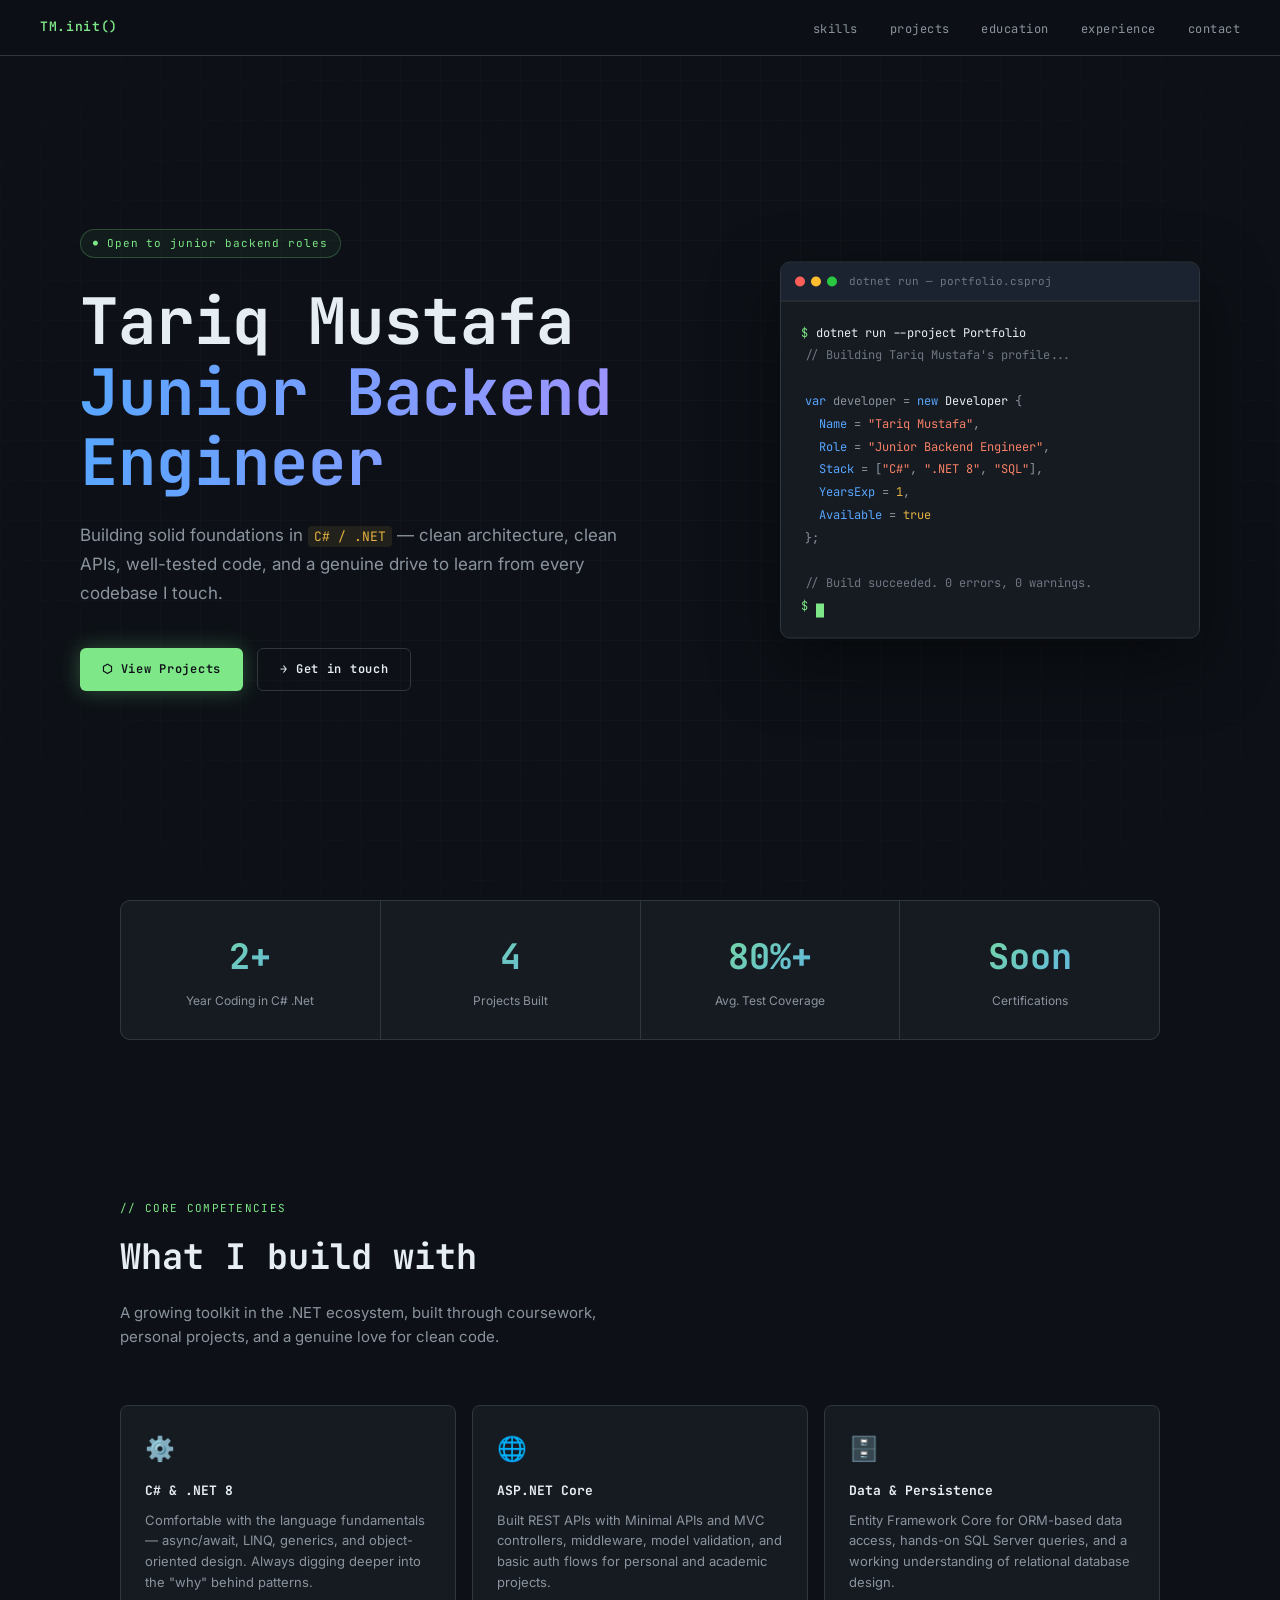
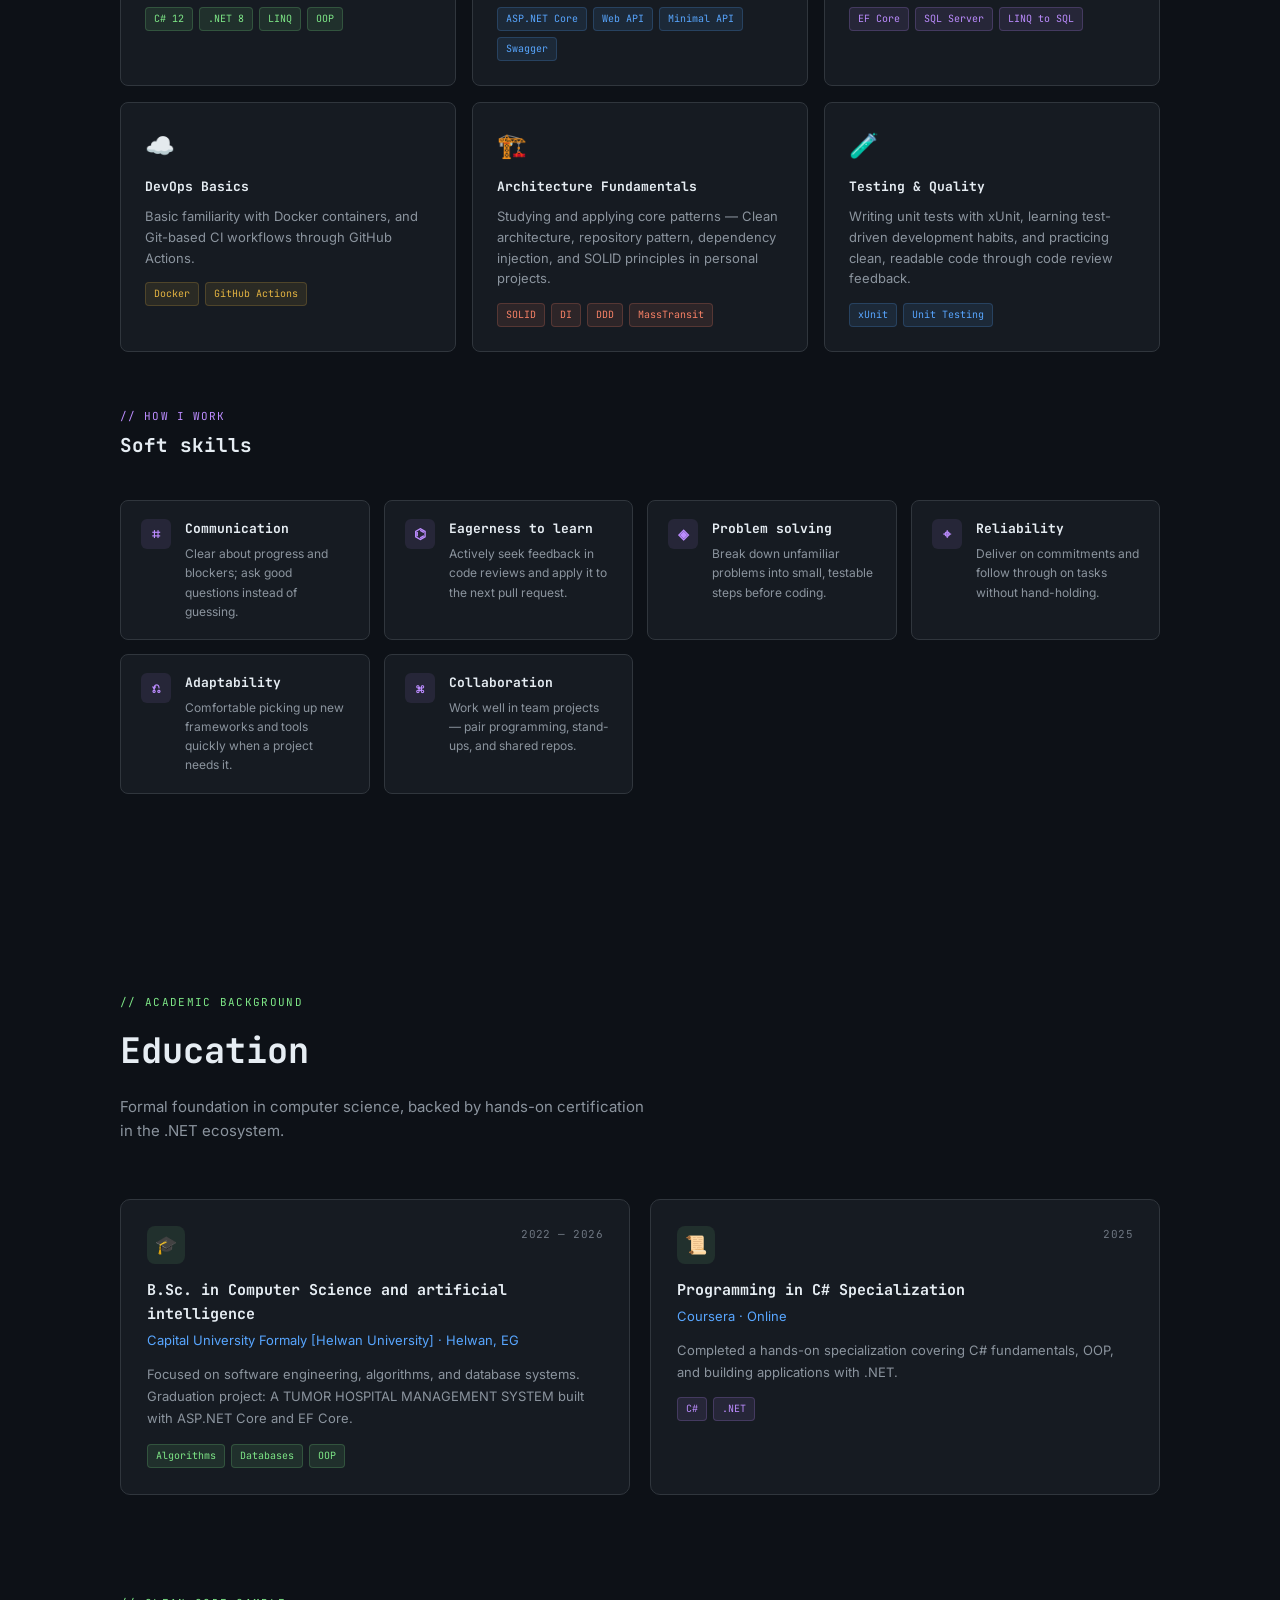
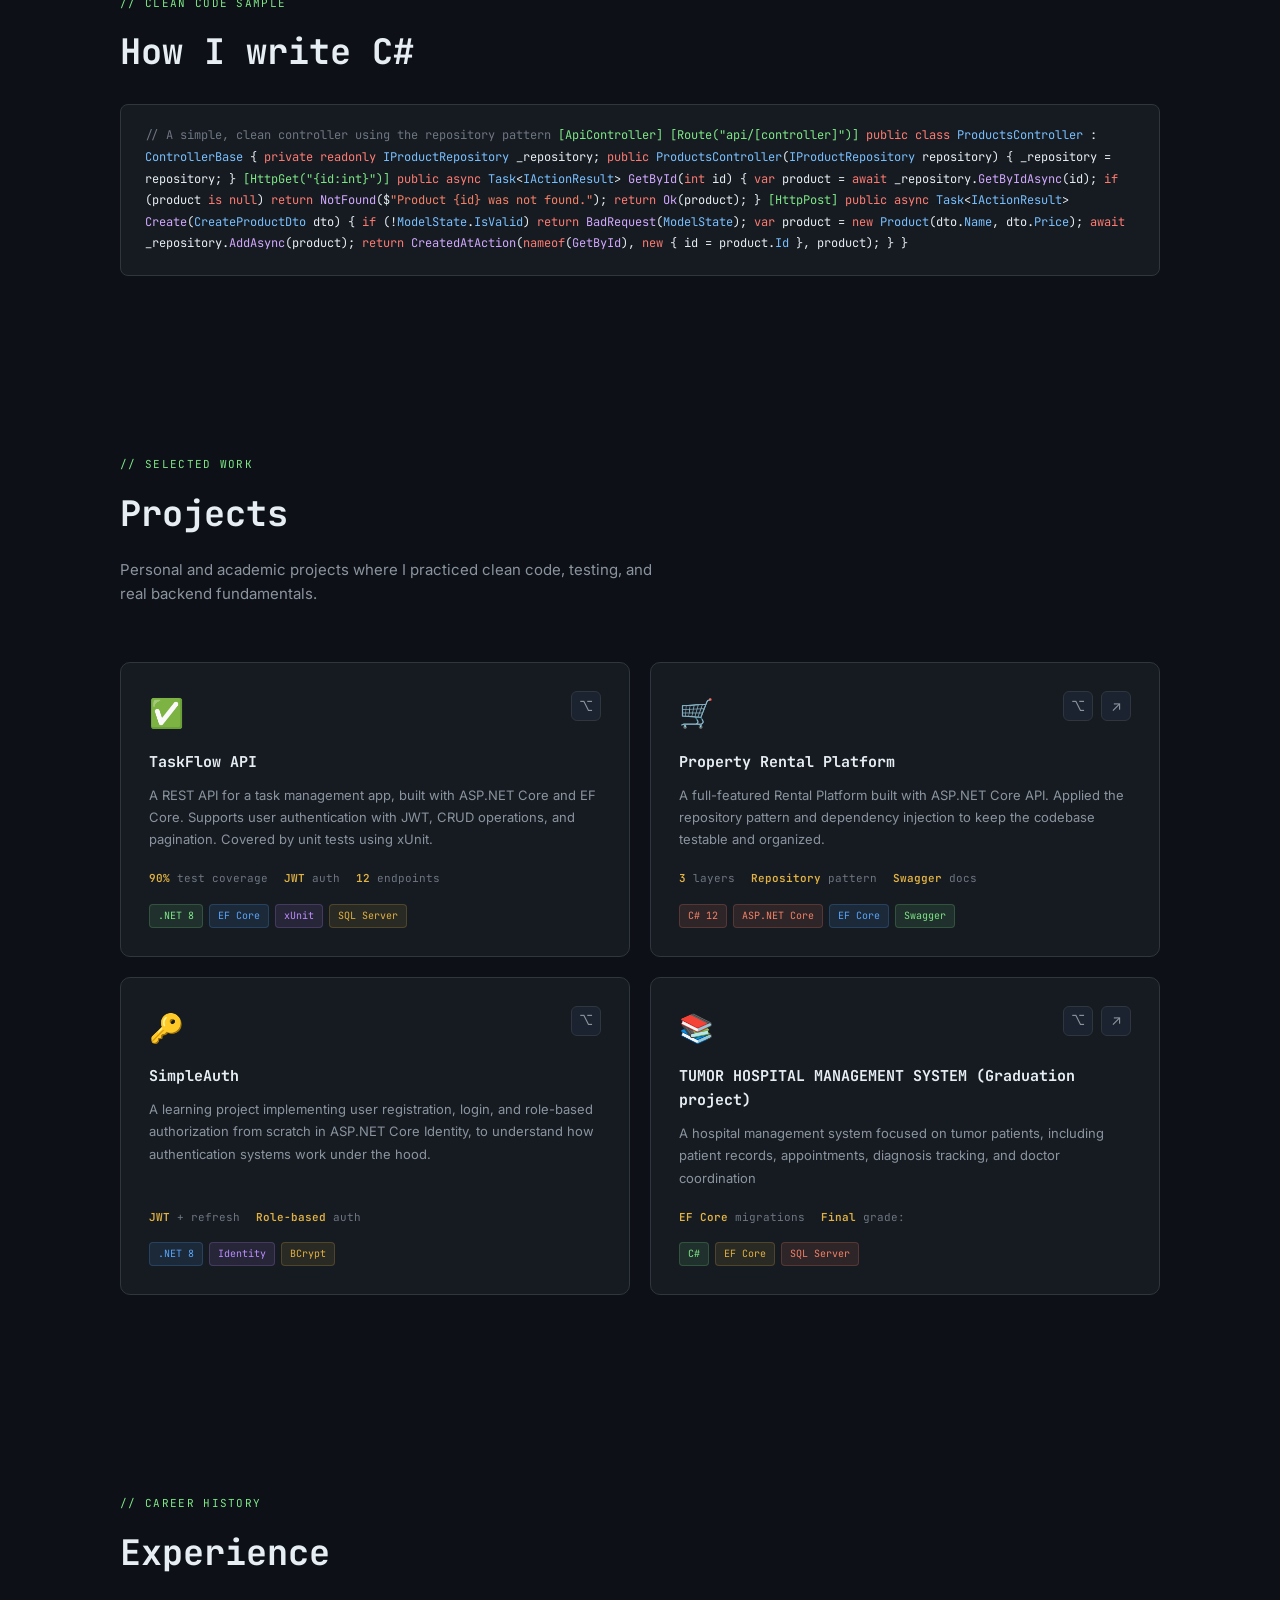
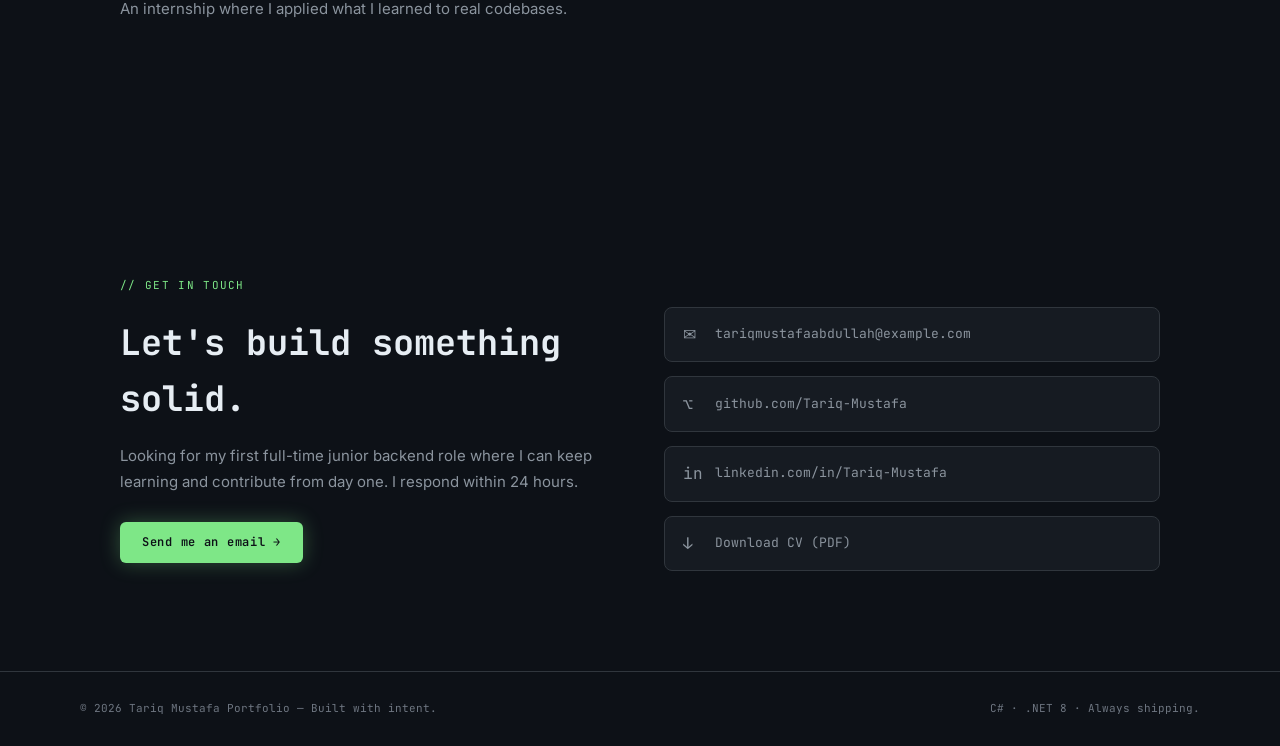
==== portfolio.html @ 5de02d57 "My Portfolio" ====
<!DOCTYPE html>
<html lang="en">
  <head>
    <meta charset="UTF-8">
    <meta name="viewport" content="width=device-width, initial-scale=1.0">
    <title>Tariq Mustafa — Junior Backend Engineer</title>
    <link rel="stylesheet" href="portfolio.css">
    <link href="https://fonts.googleapis.com/css2?family=JetBrains+Mono:wght@300;400;600;700&family=Inter:wght@300;400;500;600&display=swap" rel="stylesheet">
  </head>

  <body>

  <!-- NAV -->
  <nav>
    <div class="nav-logo">TM.init()</div>
    <ul class="nav-links">
      <li><a href="#skills">skills</a></li>
      <li><a href="#projects">projects</a></li>
      <li><a href="#education">education</a></li>
      <li><a href="#experience">experience</a></li>
      <li><a href="#contact">contact</a></li>
    </ul>
  </nav>

  <!-- HERO -->
  <div style="position:relative; overflow:hidden;">
    <div class="hero-grid"></div>
    <div class="hero" style="max-width:1400px; margin:0 auto;">
      <div class="hero-content">
        <div class="hero-badge">Open to junior backend roles</div>
        <h1>
          <span class="name">Tariq Mustafa</span>
          <span class="role">Junior Backend Engineer</span>
        </h1>
        <p class="hero-tagline">
          Building solid foundations in <code>C# / .NET</code> —
          clean architecture, clean APIs, well-tested code, and a genuine drive to learn
          from every codebase I touch.
        </p>
        <div class="hero-cta">
          <a href="#projects" class="btn btn-primary">
            <span>⬡</span> View Projects
          </a>
          <a href="#contact" class="btn btn-secondary">
            <span>→</span> Get in touch
          </a>
        </div>
      </div>

      <div class="terminal" id="terminal">
        <div class="terminal-bar">
          <div class="dot dot-r"></div>
          <div class="dot dot-y"></div>
          <div class="dot dot-g"></div>
          <span class="terminal-title">dotnet run — portfolio.csproj</span>
        </div>
        <div class="terminal-body">
          <div class="t-line"><span class="t-prompt">$</span><span class="t-cmd">dotnet run --project Portfolio</span></div>
          <div class="t-out"><span class="t-comment">// Building Tariq Mustafa's profile...</span></div>
          <div class="t-out">&nbsp;</div>
          <div class="t-out"><span class="t-key">var</span> developer = <span class="t-key">new</span> <span class="t-cmd">Developer</span> {</div>
          <div class="t-out">&nbsp;&nbsp;<span class="t-key">Name</span> = <span class="t-str">"Tariq Mustafa"</span>,</div>
          <div class="t-out">&nbsp;&nbsp;<span class="t-key">Role</span> = <span class="t-str">"Junior Backend Engineer"</span>,</div>
          <div class="t-out">&nbsp;&nbsp;<span class="t-key">Stack</span> = [<span class="t-str">"C#"</span>, <span class="t-str">".NET 8"</span>, <span class="t-str">"SQL"</span>],</div>
          <div class="t-out">&nbsp;&nbsp;<span class="t-key">YearsExp</span> = <span class="t-val">1</span>,</div>
          <div class="t-out">&nbsp;&nbsp;<span class="t-key">Available</span> = <span class="t-val">true</span></div>
          <div class="t-out">};</div>
          <div class="t-out">&nbsp;</div>
          <div class="t-out"><span class="t-comment">// Build succeeded. 0 errors, 0 warnings.</span></div>
          <div class="t-line"><span class="t-prompt">$</span><span class="t-cmd"> <span class="cursor"></span></span></div>
        </div>
      </div>
    </div>
  </div>

  <!-- METRICS -->
  <section id="metrics" style="padding-top: 0; padding-bottom: 0;">
    <div class="metrics">
      <div class="metric"><div class="metric-num">2+</div><div class="metric-label">Year Coding in C# .Net</div></div>
      <div class="metric"><div class="metric-num">4</div><div class="metric-label">Projects Built</div></div>
      <div class="metric"><div class="metric-num">80%+</div><div class="metric-label">Avg. Test Coverage</div></div>
      <div class="metric"><div class="metric-num">Soon</div><div class="metric-label">Certifications</div></div>
    </div>
  </section>

  <!-- SKILLS -->
  <section id="skills">
    <div class="section-label">// core competencies</div>
    <h2 class="section-title">What I build with</h2>
    <p class="section-sub">A growing toolkit in the .NET ecosystem, built through coursework, personal projects, and a genuine love for clean code.</p>

    <div class="skills-grid">
      <div class="skill-card" style="--accent-bar: #7EE787">
        <div class="skill-icon">⚙️</div>
        <div class="skill-name">C# & .NET 8</div>
        <div class="skill-desc">Comfortable with the language fundamentals — async/await, LINQ, generics, and object-oriented design. Always digging deeper into the "why" behind patterns.</div>
        <div class="skill-tags">
          <span class="tag green">C# 12</span>
          <span class="tag green">.NET 8</span>
          <span class="tag green">LINQ</span>
          <span class="tag green">OOP</span>
        </div>
      </div>

      <div class="skill-card" style="--accent-bar: #58A6FF">
        <div class="skill-icon">🌐</div>
        <div class="skill-name">ASP.NET Core</div>
        <div class="skill-desc">Built REST APIs with Minimal APIs and MVC controllers, middleware, model validation, and basic auth flows for personal and academic projects.</div>
        <div class="skill-tags">
          <span class="tag">ASP.NET Core</span>
          <span class="tag">Web API</span>
          <span class="tag">Minimal API</span>
          <span class="tag">Swagger</span>
        </div>
      </div>

      <div class="skill-card" style="--accent-bar: #BC8CFF">
        <div class="skill-icon">🗄️</div>
        <div class="skill-name">Data & Persistence</div>
        <div class="skill-desc">Entity Framework Core for ORM-based data access, hands-on SQL Server queries, and a working understanding of relational database design.</div>
        <div class="skill-tags">
          <span class="tag purple">EF Core</span>
          <span class="tag purple">SQL Server</span>
          <span class="tag purple">LINQ to SQL</span>
        </div>
      </div>

      <div class="skill-card" style="--accent-bar: #E3B341">
        <div class="skill-icon">☁️</div>
        <div class="skill-name">DevOps Basics</div>
        <div class="skill-desc">Basic familiarity with Docker containers, and Git-based CI workflows through GitHub Actions.</div>
        <div class="skill-tags">
          <span class="tag yellow">Docker</span>
          <span class="tag yellow">GitHub Actions</span>
        </div>
      </div>

      <div class="skill-card" style="--accent-bar: #F78166">
        <div class="skill-icon">🏗️</div>
        <div class="skill-name">Architecture Fundamentals</div>
        <div class="skill-desc">Studying and applying core patterns — Clean architecture, repository pattern, dependency injection, and SOLID principles in personal projects.</div>
        <div class="skill-tags">
          <span class="tag orange">SOLID</span>
          <span class="tag orange">DI</span>
          <span class="tag orange">DDD</span>
          <span class="tag orange">MassTransit</span>
        </div>
      </div>

      <div class="skill-card" style="--accent-bar: #79C0FF">
        <div class="skill-icon">🧪</div>
        <div class="skill-name">Testing & Quality</div>
        <div class="skill-desc">Writing unit tests with xUnit, learning test-driven development habits, and practicing clean, readable code through code review feedback.</div>
        <div class="skill-tags">
          <span class="tag">xUnit</span>
          <span class="tag">Unit Testing</span>
        </div>
      </div>
    </div>

    <div class="subsection-label">// how I work</div>
    <h3 style="font-family:'JetBrains Mono',monospace; font-size:1.2rem; font-weight:700;">Soft skills</h3>

    <div class="softskills-grid">
      <div class="soft-card">
        <div class="soft-icon">⌗</div>
        <div class="soft-body">
          <div class="soft-name">Communication</div>
          <div class="soft-desc">Clear about progress and blockers; ask good questions instead of guessing.</div>
        </div>
      </div>
      <div class="soft-card">
        <div class="soft-icon">⌬</div>
        <div class="soft-body">
          <div class="soft-name">Eagerness to learn</div>
          <div class="soft-desc">Actively seek feedback in code reviews and apply it to the next pull request.</div>
        </div>
      </div>
      <div class="soft-card">
        <div class="soft-icon">◈</div>
        <div class="soft-body">
          <div class="soft-name">Problem solving</div>
          <div class="soft-desc">Break down unfamiliar problems into small, testable steps before coding.</div>
        </div>
      </div>
      <div class="soft-card">
        <div class="soft-icon">⌖</div>
        <div class="soft-body">
          <div class="soft-name">Reliability</div>
          <div class="soft-desc">Deliver on commitments and follow through on tasks without hand-holding.</div>
        </div>
      </div>
      <div class="soft-card">
        <div class="soft-icon">⎌</div>
        <div class="soft-body">
          <div class="soft-name">Adaptability</div>
          <div class="soft-desc">Comfortable picking up new frameworks and tools quickly when a project needs it.</div>
        </div>
      </div>
      <div class="soft-card">
        <div class="soft-icon">⌘</div>
        <div class="soft-body">
          <div class="soft-name">Collaboration</div>
          <div class="soft-desc">Work well in team projects — pair programming, stand-ups, and shared repos.</div>
        </div>
      </div>
    </div>
  </section>

  <!-- EDUCATION -->
  <section id="education">
    <div class="section-label">// academic background</div>
    <h2 class="section-title">Education</h2>
    <p class="section-sub">Formal foundation in computer science, backed by hands-on certification in the .NET ecosystem.</p>

    <div class="education-grid">
      <div class="edu-card">
        <div class="edu-top">
          <div class="edu-icon">🎓</div>
          <div class="edu-date">2022 — 2026</div>
        </div>
        <div class="edu-degree">B.Sc. in Computer Science and artificial intelligence</div>
        <div class="edu-school">Capital University Formaly [Helwan University] · Helwan, EG</div>
        <div class="edu-desc">Focused on software engineering, algorithms, and database systems. Graduation project: A TUMOR HOSPITAL MANAGEMENT SYSTEM built with ASP.NET Core and EF Core.</div>
        <div class="edu-tags">
          <span class="tag green">Algorithms</span>
          <span class="tag green">Databases</span>
          <span class="tag green">OOP</span>
        </div>
      </div>

      <div class="edu-card">
        <div class="edu-top">
          <div class="edu-icon">📜</div>
          <div class="edu-date">2025</div>
        </div>
        <div class="edu-degree">Programming in C# Specialization</div>
        <div class="edu-school">Coursera · Online</div>
        <div class="edu-desc">Completed a hands-on specialization covering C# fundamentals, OOP, and building applications with .NET.</div>
        <div class="edu-tags">
          <span class="tag purple">C#</span>
          <span class="tag purple">.NET</span>
        </div>
      </div>
    </div>
  </section>

  <!-- CODE SNIPPET -->
  <section style="padding-top: 0; padding-bottom: 80px;">
    <div class="section-label">// clean code sample</div>
    <h2 class="section-title" style="margin-bottom: 24px;">How I write C#</h2>
    <div class="code-block">
  <span class="c-comment">// A simple, clean controller using the repository pattern</span>
  <span class="c-attr">[ApiController]</span>
  <span class="c-attr">[Route("api/[controller]")]</span>
  <span class="c-keyword">public class</span> <span class="c-class">ProductsController</span> : <span class="c-class">ControllerBase</span>
  {
      <span class="c-keyword">private readonly</span> <span class="c-class">IProductRepository</span> _repository;

      <span class="c-keyword">public</span> <span class="c-class">ProductsController</span>(<span class="c-class">IProductRepository</span> repository)
      {
          _repository = repository;
      }

      <span class="c-attr">[HttpGet("{id:int}")]</span>
      <span class="c-keyword">public async</span> <span class="c-class">Task</span>&lt;<span class="c-class">IActionResult</span>&gt; <span class="c-method">GetById</span>(<span class="c-keyword">int</span> id)
      {
          <span class="c-keyword">var</span> product = <span class="c-keyword">await</span> _repository.<span class="c-method">GetByIdAsync</span>(id);

          <span class="c-keyword">if</span> (product <span class="c-keyword">is null</span>)
              <span class="c-keyword">return</span> <span class="c-method">NotFound</span>($<span class="c-str">"Product {id} was not found."</span>);

          <span class="c-keyword">return</span> <span class="c-method">Ok</span>(product);
      }

      <span class="c-attr">[HttpPost]</span>
      <span class="c-keyword">public async</span> <span class="c-class">Task</span>&lt;<span class="c-class">IActionResult</span>&gt; <span class="c-method">Create</span>(<span class="c-class">CreateProductDto</span> dto)
      {
          <span class="c-keyword">if</span> (!<span class="c-class">ModelState</span>.<span class="c-class">IsValid</span>)
              <span class="c-keyword">return</span> <span class="c-method">BadRequest</span>(<span class="c-class">ModelState</span>);

          <span class="c-keyword">var</span> product = <span class="c-keyword">new</span> <span class="c-class">Product</span>(dto.<span class="c-class">Name</span>, dto.<span class="c-class">Price</span>);
          <span class="c-keyword">await</span> _repository.<span class="c-method">AddAsync</span>(product);

          <span class="c-keyword">return</span> <span class="c-method">CreatedAtAction</span>(<span class="c-keyword">nameof</span>(<span class="c-method">GetById</span>), <span class="c-keyword">new</span> { id = product.<span class="c-class">Id</span> }, product);
      }
  }</div>
  </section>

  <!-- PROJECTS -->
  <section id="projects">
    <div class="section-label">// selected work</div>
    <h2 class="section-title">Projects</h2>
    <p class="section-sub">Personal and academic projects where I practiced clean code, testing, and real backend fundamentals.</p>

    <div class="projects-grid">
      <div class="project-card">
        <div class="project-header">
          <div class="project-icon">✅</div>
          <div class="project-links">
            <a href="#" class="icon-link" title="GitHub">⌥</a>
          </div>
        </div>
        <div class="project-name">TaskFlow API</div>
        <div class="project-desc">A REST API for a task management app, built with ASP.NET Core and EF Core. Supports user authentication with JWT, CRUD operations, and pagination. Covered by unit tests using xUnit.</div>
        <div class="project-stats">
          <div class="stat"><span>90%</span> test coverage</div>
          <div class="stat"><span>JWT</span> auth</div>
          <div class="stat"><span>12</span> endpoints</div>
        </div>
        <div class="project-tech">
          <span class="tag green">.NET 8</span>
          <span class="tag">EF Core</span>
          <span class="tag purple">xUnit</span>
          <span class="tag yellow">SQL Server</span>
        </div>
      </div>

      <div class="project-card">
        <div class="project-header">
          <div class="project-icon">🛒</div>
          <div class="project-links">
            <a href="https://github.com/OsamaAhmedX04/RentMate" class="icon-link" title="GitHub">⌥</a>
            <a href="#" class="icon-link" title="Live">↗</a>
          </div>
        </div>
        <div class="project-name">Property Rental Platform</div>
        <div class="project-desc">A full-featured Rental Platform built with ASP.NET Core API. Applied the repository pattern and dependency injection to keep the codebase testable and organized.</div>
        <div class="project-stats">
          <div class="stat"><span>3</span> layers</div>
          <div class="stat"><span>Repository</span> pattern</div>
          <div class="stat"><span>Swagger</span> docs</div>
        </div>
        <div class="project-tech">
          <span class="tag orange">C# 12</span>
          <span class="tag orange">ASP.NET Core</span>
          <span class="tag">EF Core</span>
          <span class="tag green">Swagger</span>
        </div>
      </div>

      <div class="project-card">
        <div class="project-header">
          <div class="project-icon">🔑</div>
          <div class="project-links">
            <a href="#" class="icon-link" title="GitHub">⌥</a>
          </div>
        </div>
        <div class="project-name">SimpleAuth</div>
        <div class="project-desc">A learning project implementing user registration, login, and role-based authorization from scratch in ASP.NET Core Identity, to understand how authentication systems work under the hood.</div>
        <div class="project-stats">
          <div class="stat"><span>JWT</span> + refresh</div>
          <div class="stat"><span>Role-based</span> auth</div>
        </div>
        <div class="project-tech">
          <span class="tag">.NET 8</span>
          <span class="tag purple">Identity</span>
          <span class="tag yellow">BCrypt</span>
        </div>
      </div>

      <div class="project-card">
        <div class="project-header">
          <div class="project-icon">📚</div>
          <div class="project-links">
            <a href="https://github.com/OsamaAhmedX04/Tumor-Hospital" class="icon-link" title="GitHub">⌥</a>
            <a href="#" class="icon-link" title="Live">↗</a>
          </div>
        </div>
        <div class="project-name">TUMOR HOSPITAL MANAGEMENT SYSTEM (Graduation project)</div>
        <div class="project-desc">A hospital management system focused on tumor patients, including patient records, appointments, diagnosis tracking, and doctor coordination</div>
        <div class="project-stats">
          <div class="stat"><span>EF Core</span> migrations</div>
          <div class="stat"><span>Final</span> grade: </div>
        </div>
        <div class="project-tech">
          <span class="tag green">C#</span>
          <span class="tag yellow">EF Core</span>
          <span class="tag orange">SQL Server</span>
        </div>
      </div>
    </div>
  </section>

  <!-- EXPERIENCE -->
  <section id="experience">
    <div class="section-label">// career history</div>
    <h2 class="section-title">Experience</h2>
    <p class="section-sub">An internship where I applied what I learned to real codebases.</p>

<!-- HERE -->
    </div>
  </section>

  <!-- CONTACT -->
  <section id="contact">
    <div class="section-label">// get in touch</div>
    <div class="contact-grid">
      <div class="contact-text">
        <h2 class="section-title">Let's build something solid.</h2>
        <p>Looking for my first full-time junior backend role where I can keep learning and contribute from day one. I respond within 24 hours.</p>
        <a href="mailto:tariqmustafaabdullah@example.com" class="btn btn-primary" style="display:inline-flex; width:fit-content;">
          Send me an email →
        </a>
      </div>
      <div class="contact-links">
        <a href="mailto:tariqmustafaabdullah@example.com" class="contact-link">
          <span class="cl-icon">✉</span>
          tariqmustafaabdullah@example.com
        </a>
        <a href="https://github.com/Tariq-Mustafa" class="contact-link">
          <span class="cl-icon">⌥</span>
          github.com/Tariq-Mustafa
        </a>
        <a href="https://www.linkedin.com/in/tariq-mustafa-114105417" class="contact-link">
          <span class="cl-icon">in</span>
          linkedin.com/in/Tariq-Mustafa
        </a>
        <a href="#" class="contact-link">
          <span class="cl-icon">↓</span>
          Download CV (PDF)
        </a>
      </div>
    </div>
  </section>

  <!-- FOOTER -->
  <footer>
    <div class="footer-text">&copy; 2026 Tariq Mustafa Portfolio — Built with intent.</div>
    <div class="footer-note">C# · .NET 8 · Always shipping.</div>
  </footer>

  </body>
</html>
---- portfolio.css ----
:root {
    --bg: #0D1117;
    --surface: #161B22;
    --surface2: #1C2330;
    --border: #30363D;
    --accent: #7EE787;
    --accent2: #58A6FF;
    --accent3: #F78166;
    --text: #E6EDF3;
    --muted: #8B949E;
    --muted2: #6E7681;
    --purple: #BC8CFF;
    --yellow: #E3B341;
}

*, *::before, *::after { box-sizing: border-box; margin: 0; padding: 0; }

html { scroll-behavior: smooth; }

body {
    background: var(--bg);
    color: var(--text);
    font-family: 'Inter', sans-serif;
    font-size: 15px;
    line-height: 1.6;
    overflow-x: hidden;
}

/* ─── SCROLLBAR ─── */
::-webkit-scrollbar { width: 6px; }
::-webkit-scrollbar-track { background: var(--bg); }
::-webkit-scrollbar-thumb { background: var(--border); border-radius: 3px; }

/* ─── NAV ─── */
nav {
    position: fixed; top: 0; left: 0; right: 0; z-index: 100;
    display: flex; align-items: center; justify-content: space-between;
    padding: 0 40px; height: 56px;
    background: rgba(13,17,23,0.85);
    backdrop-filter: blur(12px);
    border-bottom: 1px solid var(--border);
}

.nav-logo {
    font-family: 'JetBrains Mono', monospace;
    font-size: 13px; font-weight: 600;
    color: var(--accent);
    letter-spacing: 0.05em;
}

.nav-links { display: flex; gap: 32px; list-style: none; }
  
.nav-links a {
    font-family: 'JetBrains Mono', monospace;
    font-size: 12px; color: var(--muted); text-decoration: none;
    letter-spacing: 0.04em;
    transition: color 0.2s;
}
  
.nav-links a:hover { color: var(--accent); }

/* ─── HERO ─── */
.hero {
    min-height: 100vh;
    display: flex; align-items: center;
    padding: 80px 80px 60px;
    position: relative;
    overflow: hidden;
}
  
.hero-grid {
    position: absolute; inset: 0; pointer-events: none;
    background-image:
      linear-gradient(var(--surface) 1px, transparent 1px),
      linear-gradient(90deg, var(--surface) 1px, transparent 1px);
    background-size: 40px 40px;
    opacity: 0.4;
    mask-image: radial-gradient(ellipse 80% 80% at 50% 50%, black 40%, transparent 100%);
}
  
.hero-content { position: relative; max-width: 780px; }
  
.hero-badge {
    display: inline-flex; align-items: center; gap: 8px;
    font-family: 'JetBrains Mono', monospace;
    font-size: 11px; color: var(--accent); letter-spacing: 0.08em;
    border: 1px solid rgba(126,231,135,0.25);
    padding: 5px 12px; border-radius: 20px;
    margin-bottom: 28px;
    background: rgba(126,231,135,0.05);
}
  
.hero-badge::before { content: '●'; font-size: 8px; animation: pulse 2s infinite; }
  @keyframes pulse {
    0%, 100% { opacity: 1; } 50% { opacity: 0.3; }
}
  
.hero h1 {
    font-family: 'JetBrains Mono', monospace;
    font-size: clamp(2.4rem, 5vw, 4rem);
    font-weight: 700;
    line-height: 1.1;
    margin-bottom: 8px;
}
  
.hero h1 .name { color: var(--text); }
  
.hero h1 .role {
    display: block;
    background: linear-gradient(90deg, var(--accent2), var(--purple));
    -webkit-background-clip: text; -webkit-text-fill-color: transparent;
}
  
.hero-tagline {
    font-size: 17px; color: var(--muted); margin: 24px 0 40px;
    max-width: 560px; line-height: 1.7;
}
  
.hero-tagline code {
    font-family: 'JetBrains Mono', monospace;
    font-size: 13px; color: var(--yellow);
    background: rgba(227,179,65,0.1);
    padding: 2px 6px; border-radius: 4px;
}
  
.hero-cta { display: flex; gap: 14px; flex-wrap: wrap; }
  
.btn {
    font-family: 'JetBrains Mono', monospace;
    font-size: 12px; font-weight: 600; letter-spacing: 0.06em;
    padding: 11px 22px; border-radius: 6px;
    text-decoration: none; border: none; cursor: pointer;
    transition: transform 0.15s, box-shadow 0.15s;
    display: inline-flex; align-items: center; gap: 8px;
}
  
.btn:hover { transform: translateY(-1px); }
  
.btn-primary {
    background: var(--accent); color: #0D1117;
    box-shadow: 0 0 20px rgba(126,231,135,0.3);
}
  
.btn-primary:hover { box-shadow: 0 0 30px rgba(126,231,135,0.5); }
  
.btn-secondary {
    background: transparent; color: var(--text);
    border: 1px solid var(--border);
}
  
.btn-secondary:hover { border-color: var(--accent2); color: var(--accent2); }

/* ─── TERMINAL WIDGET ─── */
.terminal {
    position: absolute; right: 80px; top: 50%; transform: translateY(-50%);
    width: 420px;
    background: var(--surface); border: 1px solid var(--border);
    border-radius: 10px; overflow: hidden;
    box-shadow: 0 24px 64px rgba(0,0,0,0.5);
}
  
.terminal-bar {
    display: flex; align-items: center; gap: 6px;
    padding: 10px 14px;
    background: var(--surface2); border-bottom: 1px solid var(--border);
}
  
.dot { width: 10px; height: 10px; border-radius: 50%; }
  
.dot-r { background: #FF5F57; }
  
.dot-y { background: #FEBC2E; }
  
.dot-g { background: #28C840; }
  
.terminal-title {
    font-family: 'JetBrains Mono', monospace;
    font-size: 11px; color: var(--muted2); margin-left: 6px;
}
  
.terminal-body { padding: 20px; font-family: 'JetBrains Mono', monospace; font-size: 12px; line-height: 1.9; }
  
.t-line { display: flex; align-items: flex-start; gap: 8px; }
  
.t-prompt { color: var(--accent); flex-shrink: 0; }
  
.t-cmd { color: var(--text); }
  
.t-out { color: var(--muted); padding-left: 4px; }
  
.t-key { color: var(--accent2); }
  
.t-val { color: var(--yellow); }
  
.t-str { color: var(--accent3); }
  
.t-comment { color: var(--muted2); }
  
.cursor {
    display: inline-block; width: 8px; height: 14px;
    background: var(--accent); vertical-align: bottom;
    animation: blink 1.1s step-end infinite;
}
  
@keyframes blink { 50% { opacity: 0; } }

/* ─── SECTION BASE ─── */
section { padding: 100px 80px; max-width: 1200px; margin: 0 auto; }
  
.section-label {
    font-family: 'JetBrains Mono', monospace;
    font-size: 11px; letter-spacing: 0.12em;
    color: var(--accent); text-transform: uppercase;
    margin-bottom: 12px;
}
  
.section-title {
    font-family: 'JetBrains Mono', monospace;
    font-size: clamp(1.6rem, 3vw, 2.2rem);
    font-weight: 700; margin-bottom: 16px;
}
  
.section-sub { color: var(--muted); max-width: 540px; margin-bottom: 56px; }
  
.divider { width: 100%; height: 1px; background: var(--border); margin: 0 80px; }

/* ─── SKILLS ─── */
.skills-grid { display: grid; grid-template-columns: repeat(auto-fit, minmax(280px, 1fr)); gap: 16px; }
  
.skill-card {
    background: var(--surface); border: 1px solid var(--border);
    border-radius: 8px; padding: 24px;
    transition: border-color 0.2s, transform 0.2s;
    position: relative; overflow: hidden;
}
  
.skill-card::before {
    content: ''; position: absolute; top: 0; left: 0; right: 0; height: 2px;
    background: var(--accent-bar, var(--accent));
    transform: scaleX(0); transform-origin: left;
    transition: transform 0.3s;
}
  
.skill-card:hover { border-color: var(--accent2); transform: translateY(-2px); }
  
.skill-card:hover::before { transform: scaleX(1); }
  
.skill-icon { font-size: 24px; margin-bottom: 12px; }
  
.skill-name {
    font-family: 'JetBrains Mono', monospace;
    font-size: 13px; font-weight: 700; color: var(--text); margin-bottom: 8px;
}
  
.skill-desc { font-size: 13px; color: var(--muted); line-height: 1.6; }
  
.skill-tags { display: flex; flex-wrap: wrap; gap: 6px; margin-top: 14px; }
  
.tag {
    font-family: 'JetBrains Mono', monospace;
    font-size: 10px; padding: 3px 8px; border-radius: 4px;
    background: rgba(88,166,255,0.1); color: var(--accent2);
    border: 1px solid rgba(88,166,255,0.2);
}
  
.tag.green { background: rgba(126,231,135,0.1); color: var(--accent); border-color: rgba(126,231,135,0.2); }
  
.tag.purple { background: rgba(188,140,255,0.1); color: var(--purple); border-color: rgba(188,140,255,0.2); }
  
.tag.orange { background: rgba(247,129,102,0.1); color: var(--accent3); border-color: rgba(247,129,102,0.2); }
  
.tag.yellow { background: rgba(227,179,65,0.1); color: var(--yellow); border-color: rgba(227,179,65,0.2); }

/* ─── SOFT SKILLS ─── */
.softskills-grid {
    display: grid; grid-template-columns: repeat(auto-fit, minmax(220px, 1fr));
    gap: 14px; margin-top: 40px;
}
  
.soft-card {
    display: flex; align-items: flex-start; gap: 14px;
    background: var(--surface); border: 1px solid var(--border);
    border-radius: 8px; padding: 18px 20px;
    transition: border-color 0.2s, transform 0.2s;
}
  
.soft-card:hover { border-color: var(--purple); transform: translateY(-2px); }
  
.soft-icon {
    font-family: 'JetBrains Mono', monospace;
    font-size: 14px; font-weight: 700; color: var(--purple);
    width: 30px; height: 30px; flex-shrink: 0;
    display: flex; align-items: center; justify-content: center;
    background: rgba(188,140,255,0.1); border-radius: 6px;
}
  
.soft-body .soft-name {
    font-family: 'JetBrains Mono', monospace;
    font-size: 13px; font-weight: 700; color: var(--text); margin-bottom: 4px;
}
  
.soft-body .soft-desc { font-size: 12px; color: var(--muted); line-height: 1.6; }
  
.subsection-label {
    font-family: 'JetBrains Mono', monospace;
    font-size: 11px; letter-spacing: 0.1em; color: var(--purple);
    text-transform: uppercase; margin: 56px 0 4px;
}

/* ─── EDUCATION ─── */
.education-grid { display: grid; grid-template-columns: repeat(auto-fit, minmax(320px, 1fr)); gap: 20px; }
  
.edu-card {
    background: var(--surface); border: 1px solid var(--border);
    border-radius: 10px; padding: 26px;
    transition: border-color 0.2s, transform 0.2s;
    position: relative;
}
  
.edu-card:hover { border-color: var(--accent); transform: translateY(-2px); }
  
.edu-top { display: flex; justify-content: space-between; align-items: flex-start; margin-bottom: 14px; }
  
.edu-icon {
    font-family: 'JetBrains Mono', monospace;
    font-size: 18px; width: 38px; height: 38px;
    display: flex; align-items: center; justify-content: center;
    background: rgba(126,231,135,0.1); border-radius: 8px; color: var(--accent);
    flex-shrink: 0;
}
  
.edu-date {
    font-family: 'JetBrains Mono', monospace;
    font-size: 11px; color: var(--muted2); letter-spacing: 0.04em;
}
  
.edu-degree {
    font-family: 'JetBrains Mono', monospace;
    font-size: 15px; font-weight: 700; color: var(--text); margin-bottom: 4px;
}  
  
.edu-school { font-size: 13px; color: var(--accent2); margin-bottom: 12px; }
  
.edu-desc { font-size: 13px; color: var(--muted); line-height: 1.7; margin-bottom: 14px; }
  
.edu-tags { display: flex; flex-wrap: wrap; gap: 6px; }

/* ─── PROJECTS ─── */
.projects-grid { display: grid; grid-template-columns: repeat(auto-fit, minmax(340px, 1fr)); gap: 20px; }
  
.project-card {
    background: var(--surface); border: 1px solid var(--border);
    border-radius: 10px; padding: 28px;
    transition: border-color 0.2s, transform 0.2s;
    display: flex; flex-direction: column;
}
  
.project-card:hover { border-color: var(--accent2); transform: translateY(-3px); }
  
.project-header { display: flex; justify-content: space-between; align-items: flex-start; margin-bottom: 14px; }
  
.project-icon { font-size: 28px; }
  
.project-links { display: flex; gap: 8px; }
  
.icon-link {
    display: flex; align-items: center; justify-content: center;
    width: 30px; height: 30px; border-radius: 6px;
    background: var(--surface2); border: 1px solid var(--border);
    color: var(--muted); text-decoration: none; font-size: 14px;
    transition: color 0.2s, border-color 0.2s;
}
  
.icon-link:hover { color: var(--accent2); border-color: var(--accent2); }
  
.project-name {
    font-family: 'JetBrains Mono', monospace;
    font-size: 15px; font-weight: 700; margin-bottom: 10px;
}
  
.project-desc { font-size: 13px; color: var(--muted); line-height: 1.7; flex: 1; margin-bottom: 20px; }
  
.project-stats { display: flex; gap: 16px; margin-bottom: 16px; }
  
.stat { font-family: 'JetBrains Mono', monospace; font-size: 11px; color: var(--muted2); }
  
.stat span { color: var(--yellow); font-weight: 600; }
  
.project-tech { display: flex; flex-wrap: wrap; gap: 6px; }

/* ─── EXPERIENCE ─── */
.timeline { position: relative; padding-left: 28px; }
  
.timeline::before {
    content: ''; position: absolute; left: 8px; top: 4px; bottom: 4px;
    width: 1px; background: var(--border);
}
  
.timeline-item { position: relative; margin-bottom: 44px; }
  
.timeline-item::before {
    content: ''; position: absolute; left: -24px; top: 6px;
    width: 10px; height: 10px; border-radius: 50%;
    background: var(--accent); border: 2px solid var(--bg);
    box-shadow: 0 0 0 2px var(--accent);
}
  
.tl-date {
    font-family: 'JetBrains Mono', monospace;
    font-size: 11px; color: var(--muted2); letter-spacing: 0.06em;
    margin-bottom: 6px;
}
  
.tl-role {
    font-family: 'JetBrains Mono', monospace;
    font-size: 16px; font-weight: 700; color: var(--text); margin-bottom: 4px;
}
  
.tl-company { font-size: 14px; color: var(--accent2); margin-bottom: 12px; }
  
.tl-desc { font-size: 13px; color: var(--muted); line-height: 1.7; }
  
.tl-bullets { margin-top: 10px; padding-left: 16px; }
  
.tl-bullets li { font-size: 13px; color: var(--muted); margin-bottom: 6px; line-height: 1.6; }
  
.tl-bullets li::marker { color: var(--accent); }

/* ─── METRICS ─── */
.metrics { display: grid; grid-template-columns: repeat(4, 1fr); gap: 1px; background: var(--border); border: 1px solid var(--border); border-radius: 10px; overflow: hidden; margin-bottom: 60px; }
  
.metric { background: var(--surface); padding: 28px 24px; text-align: center; }
  
.metric-num {
    font-family: 'JetBrains Mono', monospace;
    font-size: 2.2rem; font-weight: 700;
    background: linear-gradient(135deg, var(--accent), var(--accent2));
    -webkit-background-clip: text; -webkit-text-fill-color: transparent;
    margin-bottom: 6px;
}
  
.metric-label { font-size: 12px; color: var(--muted); }

/* ─── CONTACT ─── */
.contact-grid { display: grid; grid-template-columns: 1fr 1fr; gap: 48px; align-items: center; }
  
.contact-text h2 { margin-bottom: 16px; }
  
.contact-text p { color: var(--muted); line-height: 1.7; margin-bottom: 28px; }
  
.contact-links { display: flex; flex-direction: column; gap: 14px; }
  
.contact-link {
    display: flex; align-items: center; gap: 12px;
    font-family: 'JetBrains Mono', monospace;
    font-size: 13px; color: var(--muted); text-decoration: none;
    padding: 14px 18px;
    background: var(--surface); border: 1px solid var(--border);
    border-radius: 8px; transition: all 0.2s;
}
  
.contact-link:hover { color: var(--accent2); border-color: var(--accent2); transform: translateX(4px); }
  
.cl-icon { font-size: 16px; width: 20px; }

/* ─── FOOTER ─── */
footer {
    border-top: 1px solid var(--border);
    padding: 28px 80px;
    display: flex; justify-content: space-between; align-items: center;
}
  
.footer-text { font-family: 'JetBrains Mono', monospace; font-size: 11px; color: var(--muted2); }
  
.footer-note { font-family: 'JetBrains Mono', monospace; font-size: 11px; color: var(--muted2); }

/* ─── CODE BLOCK ─── */
.code-block {
    background: var(--surface); border: 1px solid var(--border);
    border-radius: 8px; padding: 20px 24px;
    font-family: 'JetBrains Mono', monospace;
    font-size: 12px; line-height: 1.8;
    overflow-x: auto;
}
  
.c-keyword { color: #FF7B72; }
  
.c-class { color: #79C0FF; }
  
.c-method { color: #D2A8FF; }
  
.c-str { color: var(--accent3); }
  
.c-comment { color: var(--muted2); }
  
.c-num { color: var(--yellow); }
  
.c-attr { color: var(--accent); }

@media (max-width: 900px) {
    nav { padding: 0 24px; }
    .hero { padding: 100px 24px 60px; flex-direction: column; }
    .terminal { position: relative; right: auto; top: auto; transform: none; width: 100%; margin-top: 40px; }
    section { padding: 70px 24px; }
    .metrics { grid-template-columns: repeat(2, 1fr); }
    .contact-grid { grid-template-columns: 1fr; }
    footer { padding: 24px; flex-direction: column; gap: 8px; text-align: center; }
}
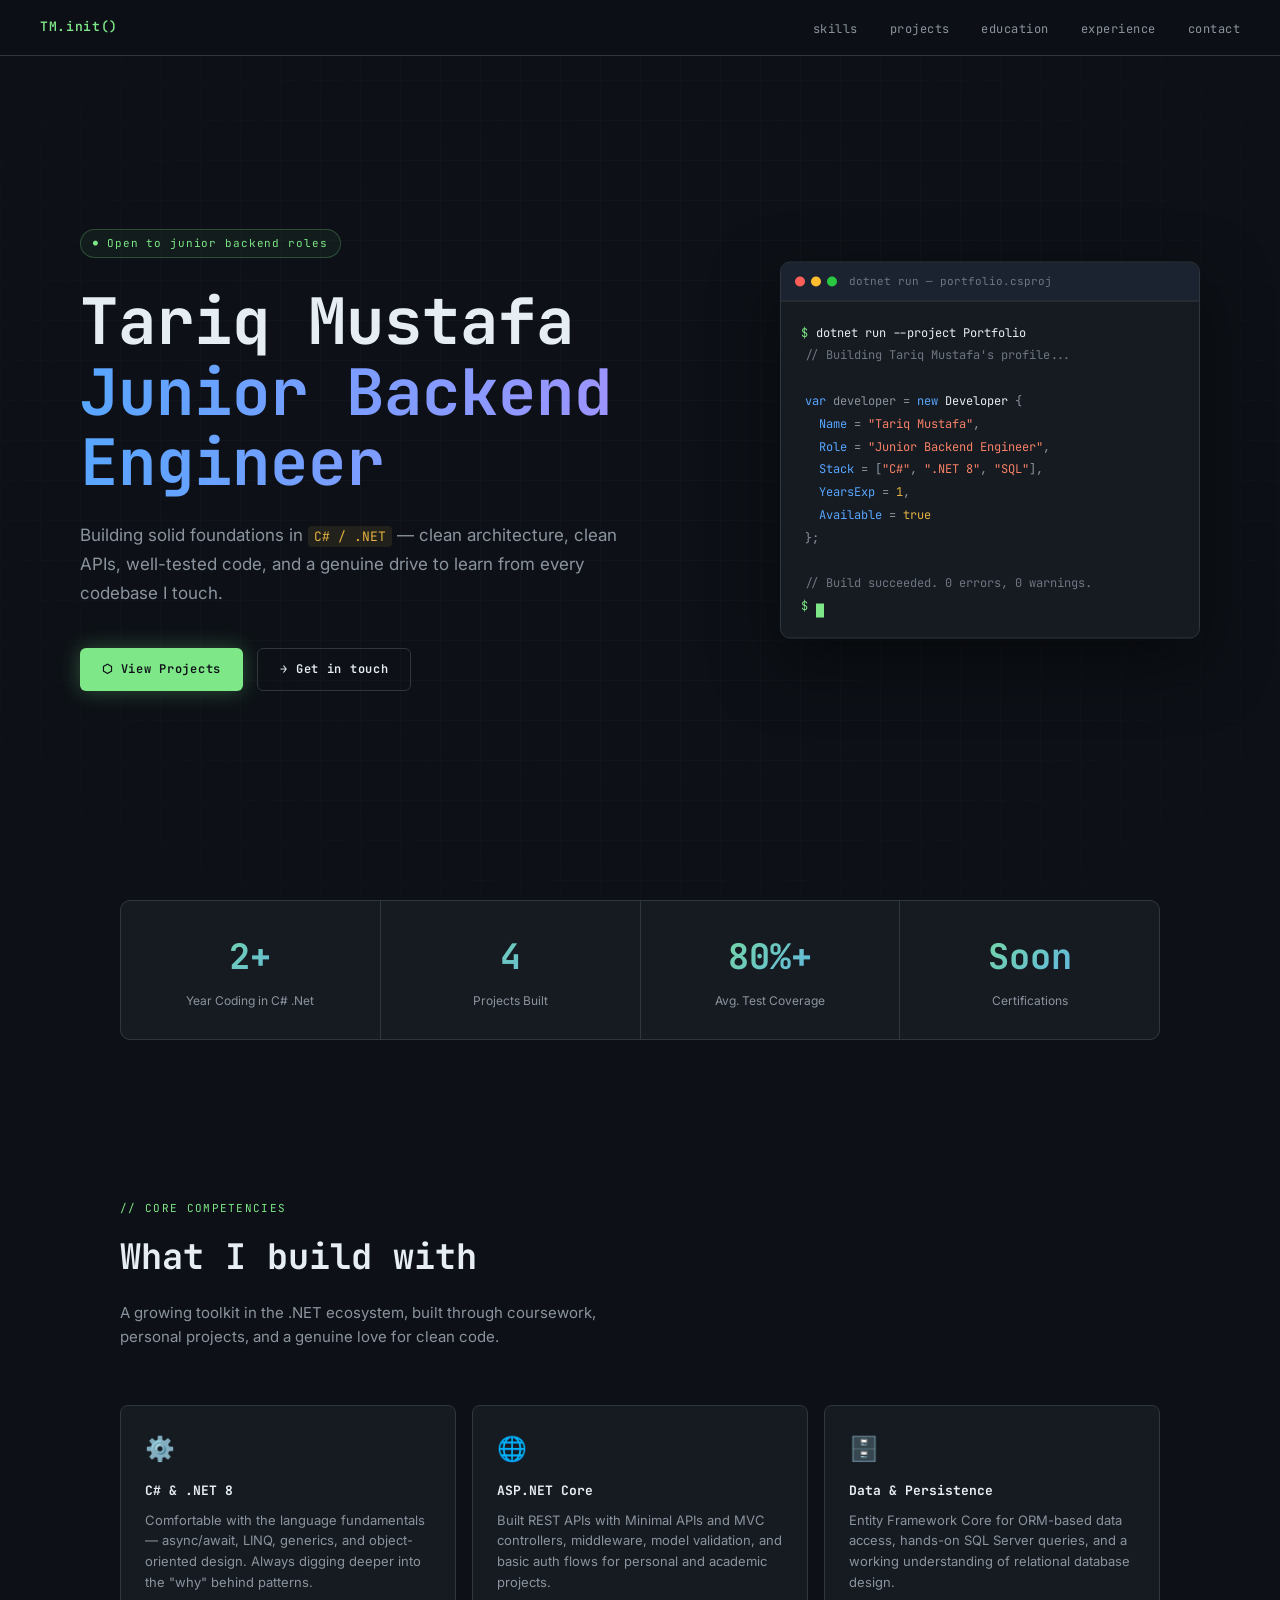
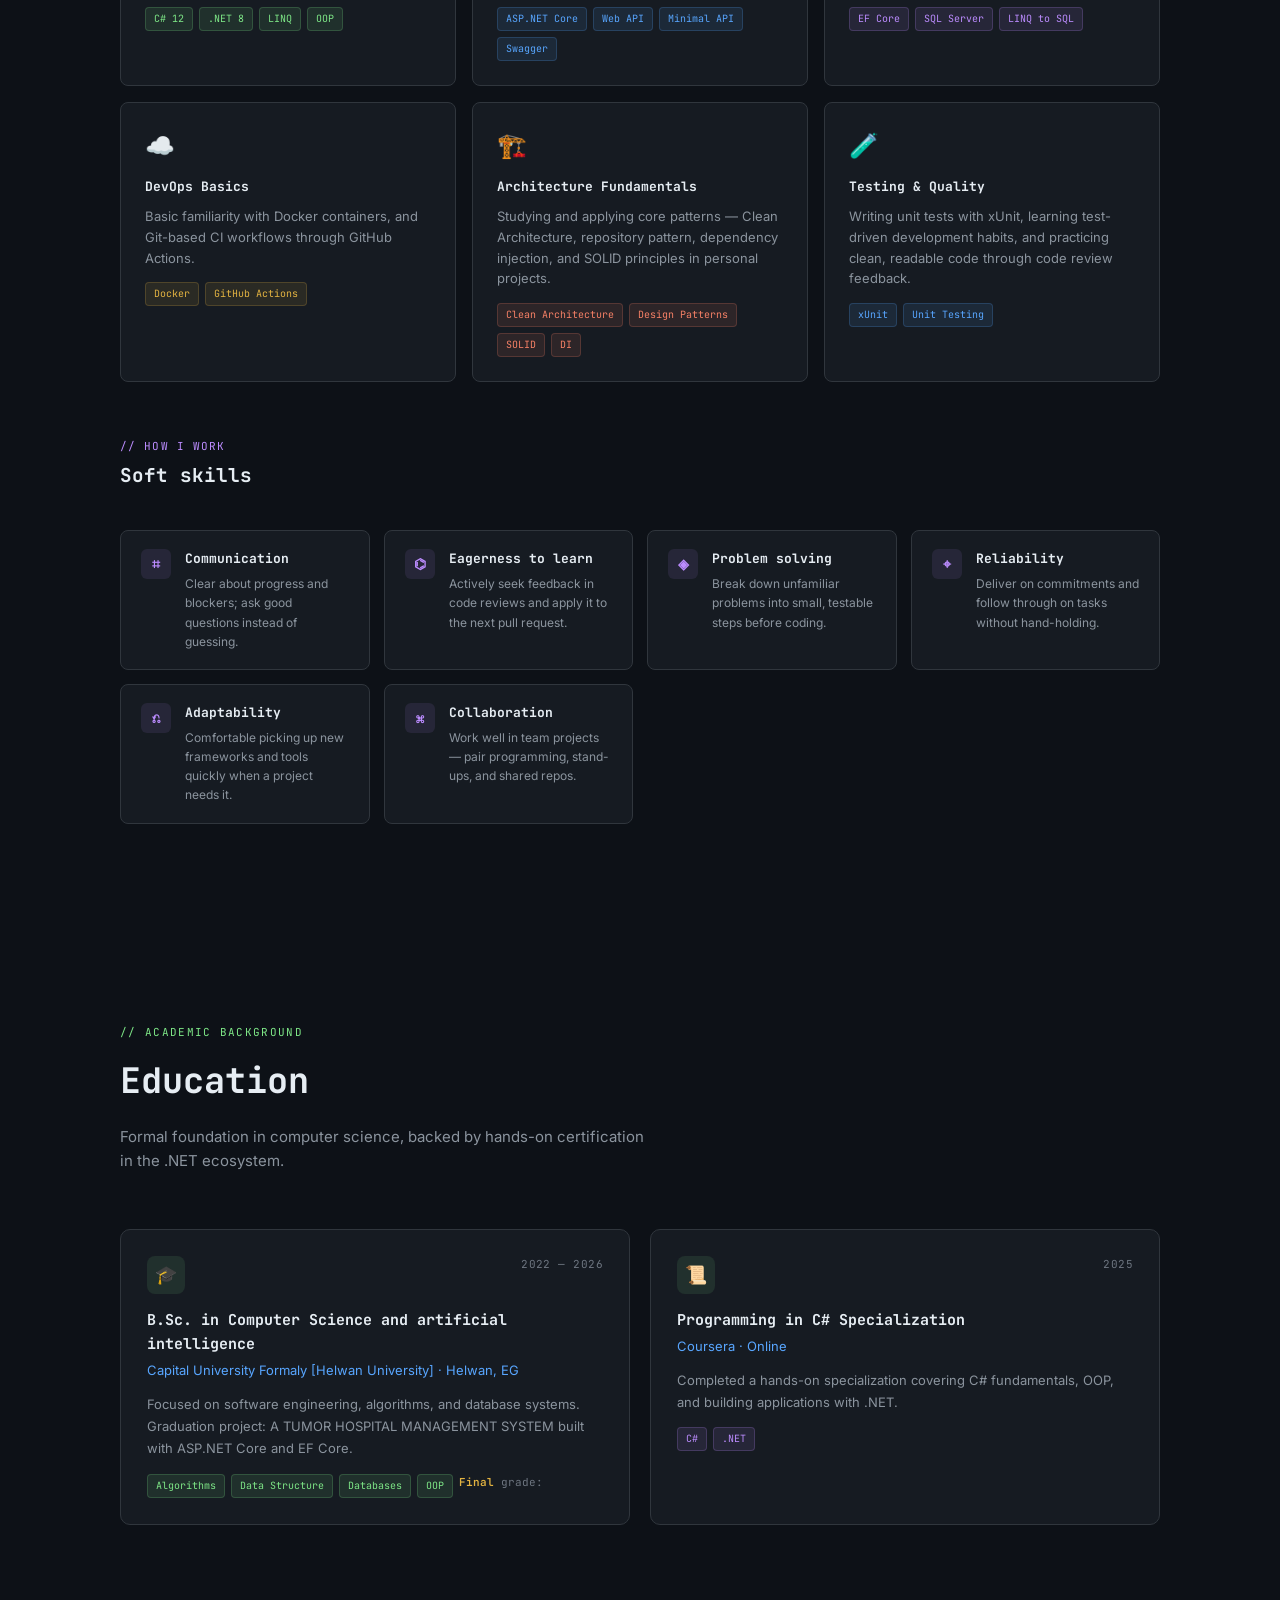
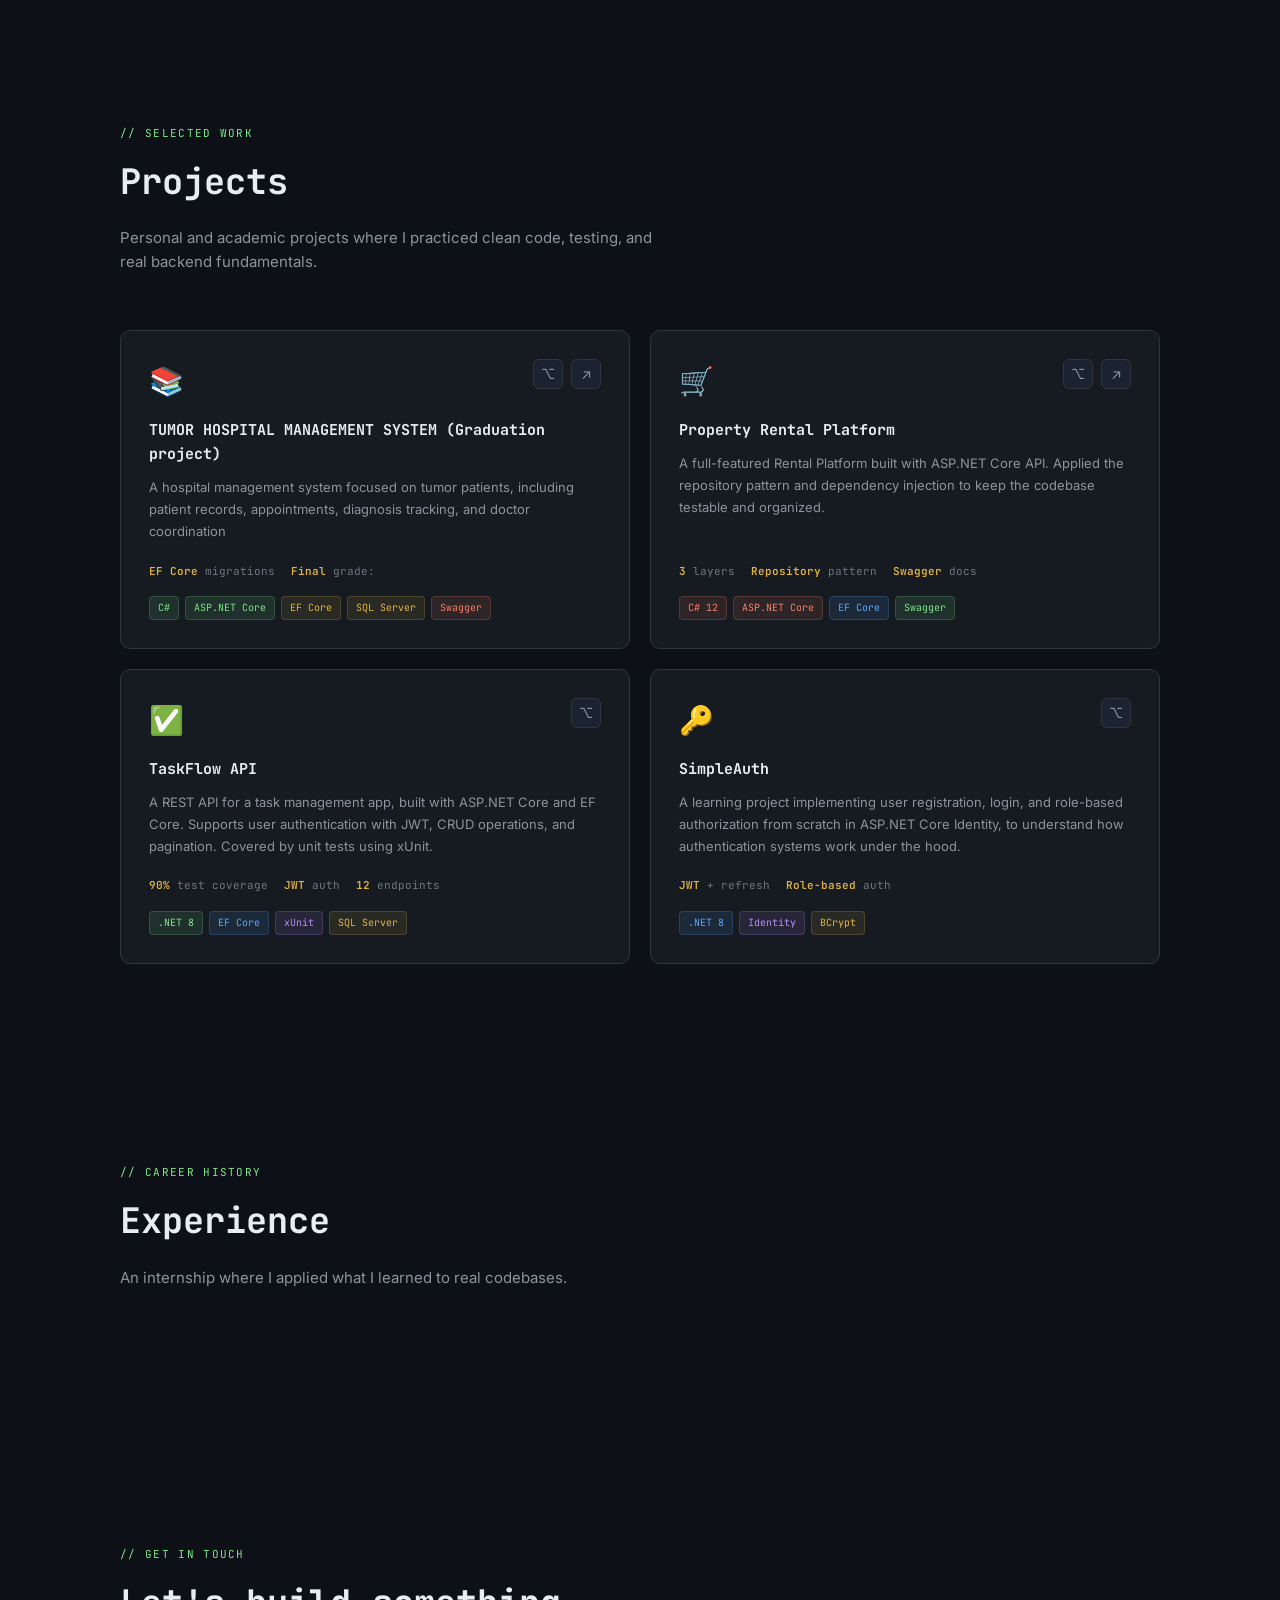
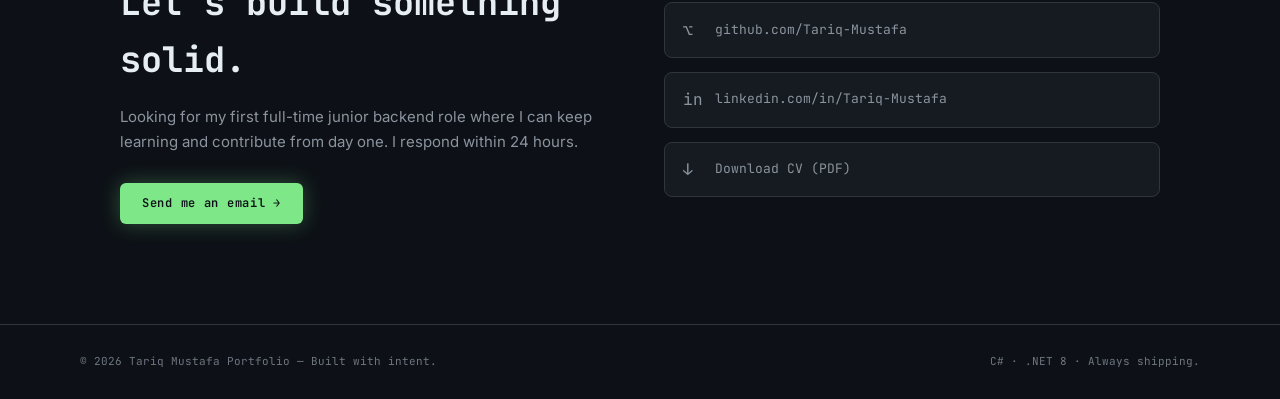
==== commit 9f8afbd0: "Update Portfolio" ====
--- a/portfolio.html
+++ b/portfolio.html
@@ -10,425 +10,395 @@
 
   <body>
 
-  <!-- NAV -->
-  <nav>
-    <div class="nav-logo">TM.init()</div>
-    <ul class="nav-links">
-      <li><a href="#skills">skills</a></li>
-      <li><a href="#projects">projects</a></li>
-      <li><a href="#education">education</a></li>
-      <li><a href="#experience">experience</a></li>
-      <li><a href="#contact">contact</a></li>
-    </ul>
-  </nav>
-
-  <!-- HERO -->
-  <div style="position:relative; overflow:hidden;">
-    <div class="hero-grid"></div>
-    <div class="hero" style="max-width:1400px; margin:0 auto;">
-      <div class="hero-content">
-        <div class="hero-badge">Open to junior backend roles</div>
-        <h1>
-          <span class="name">Tariq Mustafa</span>
-          <span class="role">Junior Backend Engineer</span>
-        </h1>
-        <p class="hero-tagline">
-          Building solid foundations in <code>C# / .NET</code> —
-          clean architecture, clean APIs, well-tested code, and a genuine drive to learn
-          from every codebase I touch.
-        </p>
-        <div class="hero-cta">
-          <a href="#projects" class="btn btn-primary">
-            <span>⬡</span> View Projects
+    <!-- NAV -->
+    <nav>
+      <div class="nav-logo">TM.init()</div>
+      <button class="nav-toggle" aria-label="Toggle menu">
+        <span></span><span></span><span></span>
+      </button>
+      <ul class="nav-links">
+        <li><a href="#skills">skills</a></li>
+        <li><a href="#projects">projects</a></li>
+        <li><a href="#education">education</a></li>
+        <li><a href="#experience">experience</a></li>
+        <li><a href="#contact">contact</a></li>
+      </ul>
+    </nav>
+
+    <!-- HERO -->
+    <div style="position:relative; overflow:hidden;">
+      <div class="hero-grid"></div>
+      <div class="hero" style="max-width:1400px; margin:0 auto;">
+        <div class="hero-content">
+          <div class="hero-badge">Open to junior backend roles</div>
+          <h1>
+            <span class="name">Tariq Mustafa</span>
+            <span class="role">Junior Backend Engineer</span>
+          </h1>
+          <p class="hero-tagline">
+            Building solid foundations in <code>C# / .NET</code> —
+            clean architecture, clean APIs, well-tested code, and a genuine drive to learn
+            from every codebase I touch.
+          </p>
+          <div class="hero-cta">
+            <a href="#projects" class="btn btn-primary">
+              <span>⬡</span> View Projects
+            </a>
+            <a href="#contact" class="btn btn-secondary">
+              <span>→</span> Get in touch
+            </a>
+          </div>
+        </div>
+
+        <div class="terminal" id="terminal">
+          <div class="terminal-bar">
+            <div class="dot dot-r"></div>
+            <div class="dot dot-y"></div>
+            <div class="dot dot-g"></div>
+            <span class="terminal-title">dotnet run — portfolio.csproj</span>
+          </div>
+          <div class="terminal-body">
+            <div class="t-line"><span class="t-prompt">$</span><span class="t-cmd">dotnet run --project Portfolio</span></div>
+            <div class="t-out"><span class="t-comment">// Building Tariq Mustafa's profile...</span></div>
+            <div class="t-out">&nbsp;</div>
+            <div class="t-out"><span class="t-key">var</span> developer = <span class="t-key">new</span> <span class="t-cmd">Developer</span> {</div>
+            <div class="t-out">&nbsp;&nbsp;<span class="t-key">Name</span> = <span class="t-str">"Tariq Mustafa"</span>,</div>
+            <div class="t-out">&nbsp;&nbsp;<span class="t-key">Role</span> = <span class="t-str">"Junior Backend Engineer"</span>,</div>
+            <div class="t-out">&nbsp;&nbsp;<span class="t-key">Stack</span> = [<span class="t-str">"C#"</span>, <span class="t-str">".NET 8"</span>, <span class="t-str">"SQL"</span>],</div>
+            <div class="t-out">&nbsp;&nbsp;<span class="t-key">YearsExp</span> = <span class="t-val">1</span>,</div>
+            <div class="t-out">&nbsp;&nbsp;<span class="t-key">Available</span> = <span class="t-val">true</span></div>
+            <div class="t-out">};</div>
+            <div class="t-out">&nbsp;</div>
+            <div class="t-out"><span class="t-comment">// Build succeeded. 0 errors, 0 warnings.</span></div>
+            <div class="t-line"><span class="t-prompt">$</span><span class="t-cmd"> <span class="cursor"></span></span></div>
+          </div>
+        </div>
+      </div>
+    </div>
+
+    <!-- METRICS -->
+    <section id="metrics" style="padding-top: 0; padding-bottom: 0;">
+      <div class="metrics">
+        <div class="metric"><div class="metric-num">2+</div><div class="metric-label">Year Coding in C# .Net</div></div>
+        <div class="metric"><div class="metric-num">4</div><div class="metric-label">Projects Built</div></div>
+        <div class="metric"><div class="metric-num">80%+</div><div class="metric-label">Avg. Test Coverage</div></div>
+        <div class="metric"><div class="metric-num">Soon</div><div class="metric-label">Certifications</div></div>
+      </div>
+    </section>
+
+    <!-- SKILLS -->
+    <section id="skills">
+      <div class="section-label">// core competencies</div>
+      <h2 class="section-title">What I build with</h2>
+      <p class="section-sub">A growing toolkit in the .NET ecosystem, built through coursework, personal projects, and a genuine love for clean code.</p>
+
+      <div class="skills-grid">
+        <div class="skill-card" style="--accent-bar: #7EE787">
+          <div class="skill-icon">⚙️</div>
+          <div class="skill-name">C# & .NET 8</div>
+          <div class="skill-desc">Comfortable with the language fundamentals — async/await, LINQ, generics, and object-oriented design. Always digging deeper into the "why" behind patterns.</div>
+          <div class="skill-tags">
+            <span class="tag green">C# 12</span>
+            <span class="tag green">.NET 8</span>
+            <span class="tag green">LINQ</span>
+            <span class="tag green">OOP</span>
+          </div>
+        </div>
+
+        <div class="skill-card" style="--accent-bar: #58A6FF">
+          <div class="skill-icon">🌐</div>
+          <div class="skill-name">ASP.NET Core</div>
+          <div class="skill-desc">Built REST APIs with Minimal APIs and MVC controllers, middleware, model validation, and basic auth flows for personal and academic projects.</div>
+          <div class="skill-tags">
+            <span class="tag">ASP.NET Core</span>
+            <span class="tag">Web API</span>
+            <span class="tag">Minimal API</span>
+            <span class="tag">Swagger</span>
+          </div>
+        </div>
+
+        <div class="skill-card" style="--accent-bar: #BC8CFF">
+          <div class="skill-icon">🗄️</div>
+          <div class="skill-name">Data & Persistence</div>
+          <div class="skill-desc">Entity Framework Core for ORM-based data access, hands-on SQL Server queries, and a working understanding of relational database design.</div>
+          <div class="skill-tags">
+            <span class="tag purple">EF Core</span>
+            <span class="tag purple">SQL Server</span>
+            <span class="tag purple">LINQ to SQL</span>
+          </div>
+        </div>
+
+        <div class="skill-card" style="--accent-bar: #E3B341">
+          <div class="skill-icon">☁️</div>
+          <div class="skill-name">DevOps Basics</div>
+          <div class="skill-desc">Basic familiarity with Docker containers, and Git-based CI workflows through GitHub Actions.</div>
+          <div class="skill-tags">
+            <span class="tag yellow">Docker</span>
+            <span class="tag yellow">GitHub Actions</span>
+          </div>
+        </div>
+
+        <div class="skill-card" style="--accent-bar: #F78166">
+          <div class="skill-icon">🏗️</div>
+          <div class="skill-name">Architecture Fundamentals</div>
+          <div class="skill-desc">Studying and applying core patterns — Clean Architecture, repository pattern, dependency injection, and SOLID principles in personal projects.</div>
+          <div class="skill-tags">
+            <span class="tag orange">Clean Architecture</span>
+            <span class="tag orange">Design Patterns</span>
+            <span class="tag orange">SOLID</span>
+            <span class="tag orange">DI</span>
+          </div>
+        </div>
+
+        <div class="skill-card" style="--accent-bar: #79C0FF">
+          <div class="skill-icon">🧪</div>
+          <div class="skill-name">Testing & Quality</div>
+          <div class="skill-desc">Writing unit tests with xUnit, learning test-driven development habits, and practicing clean, readable code through code review feedback.</div>
+          <div class="skill-tags">
+            <span class="tag">xUnit</span>
+            <span class="tag">Unit Testing</span>
+          </div>
+        </div>
+      </div>
+
+      <div class="subsection-label">// how I work</div>
+      <h3 style="font-family:'JetBrains Mono',monospace; font-size:1.2rem; font-weight:700;">Soft skills</h3>
+
+      <div class="softskills-grid">
+        <div class="soft-card">
+          <div class="soft-icon">⌗</div>
+          <div class="soft-body">
+            <div class="soft-name">Communication</div>
+            <div class="soft-desc">Clear about progress and blockers; ask good questions instead of guessing.</div>
+          </div>
+        </div>
+        <div class="soft-card">
+          <div class="soft-icon">⌬</div>
+          <div class="soft-body">
+            <div class="soft-name">Eagerness to learn</div>
+            <div class="soft-desc">Actively seek feedback in code reviews and apply it to the next pull request.</div>
+          </div>
+        </div>
+        <div class="soft-card">
+          <div class="soft-icon">◈</div>
+          <div class="soft-body">
+            <div class="soft-name">Problem solving</div>
+            <div class="soft-desc">Break down unfamiliar problems into small, testable steps before coding.</div>
+          </div>
+        </div>
+        <div class="soft-card">
+          <div class="soft-icon">⌖</div>
+          <div class="soft-body">
+            <div class="soft-name">Reliability</div>
+            <div class="soft-desc">Deliver on commitments and follow through on tasks without hand-holding.</div>
+          </div>
+        </div>
+        <div class="soft-card">
+          <div class="soft-icon">⎌</div>
+          <div class="soft-body">
+            <div class="soft-name">Adaptability</div>
+            <div class="soft-desc">Comfortable picking up new frameworks and tools quickly when a project needs it.</div>
+          </div>
+        </div>
+        <div class="soft-card">
+          <div class="soft-icon">⌘</div>
+          <div class="soft-body">
+            <div class="soft-name">Collaboration</div>
+            <div class="soft-desc">Work well in team projects — pair programming, stand-ups, and shared repos.</div>
+          </div>
+        </div>
+      </div>
+    </section>
+
+    <!-- EDUCATION -->
+    <section id="education">
+      <div class="section-label">// academic background</div>
+      <h2 class="section-title">Education</h2>
+      <p class="section-sub">Formal foundation in computer science, backed by hands-on certification in the .NET ecosystem.</p>
+
+      <div class="education-grid">
+        <div class="edu-card">
+          <div class="edu-top">
+            <div class="edu-icon">🎓</div>
+            <div class="edu-date">2022 — 2026</div>
+          </div>
+          <div class="edu-degree">B.Sc. in Computer Science and artificial intelligence</div>
+          <div class="edu-school">Capital University Formaly [Helwan University] · Helwan, EG</div>
+          <div class="edu-desc">Focused on software engineering, algorithms, and database systems. Graduation project: A TUMOR HOSPITAL MANAGEMENT SYSTEM built with ASP.NET Core and EF Core.</div>
+          <div class="edu-tags">
+            <span class="tag green">Algorithms</span>
+            <span class="tag green">Data Structure</span>
+            <span class="tag green">Databases</span>
+            <span class="tag green">OOP</span>
+            <div class="stat"><span>Final</span> grade: </div>
+          </div>
+        </div>
+
+        <div class="edu-card">
+          <div class="edu-top">
+            <div class="edu-icon">📜</div>
+            <div class="edu-date">2025</div>
+          </div>
+          <div class="edu-degree">Programming in C# Specialization</div>
+          <div class="edu-school">Coursera · Online</div>
+          <div class="edu-desc">Completed a hands-on specialization covering C# fundamentals, OOP, and building applications with .NET.</div>
+          <div class="edu-tags">
+            <span class="tag purple">C#</span>
+            <span class="tag purple">.NET</span>
+          </div>
+        </div>
+      </div>
+    </section>
+
+    <!-- PROJECTS -->
+    <section id="projects">
+      <div class="section-label">// selected work</div>
+      <h2 class="section-title">Projects</h2>
+      <p class="section-sub">Personal and academic projects where I practiced clean code, testing, and real backend fundamentals.</p>
+
+      <div class="projects-grid">
+        <div class="project-card">
+          <div class="project-header">
+            <div class="project-icon">📚</div>
+            <div class="project-links">
+              <a href="https://github.com/OsamaAhmedX04/Medexa" class="icon-link" title="GitHub">⌥</a>
+              <a href="https://tumor-hospital.vercel.app/" class="icon-link" title="Live">↗</a>
+            </div>
+          </div>
+          <div class="project-name">TUMOR HOSPITAL MANAGEMENT SYSTEM (Graduation project)</div>
+          <div class="project-desc">A hospital management system focused on tumor patients, including patient records, appointments, diagnosis tracking, and doctor coordination</div>
+          <div class="project-stats">
+            <div class="stat"><span>EF Core</span> migrations</div>
+            <div class="stat"><span>Final</span> grade: </div>
+          </div>
+          <div class="project-tech">
+            <span class="tag green">C#</span>
+            <span class="tag green">ASP.NET Core</span>
+            <span class="tag yellow">EF Core</span>
+            <span class="tag yellow">SQL Server</span>
+            <span class="tag orange">Swagger</span>
+          </div>
+        </div>
+
+        <div class="project-card">
+          <div class="project-header">
+            <div class="project-icon">🛒</div>
+            <div class="project-links">
+              <a href="https://github.com/OsamaAhmedX04/RentMate" class="icon-link" title="GitHub">⌥</a>
+              <a href="https://homeless-lovat.vercel.app/" class="icon-link" title="Live">↗</a>
+            </div>
+          </div>
+          <div class="project-name">Property Rental Platform</div>
+          <div class="project-desc">A full-featured Rental Platform built with ASP.NET Core API. Applied the repository pattern and dependency injection to keep the codebase testable and organized.</div>
+          <div class="project-stats">
+            <div class="stat"><span>3</span> layers</div>
+            <div class="stat"><span>Repository</span> pattern</div>
+            <div class="stat"><span>Swagger</span> docs</div>
+          </div>
+          <div class="project-tech">
+            <span class="tag orange">C# 12</span>
+            <span class="tag orange">ASP.NET Core</span>
+            <span class="tag">EF Core</span>
+            <span class="tag green">Swagger</span>
+          </div>
+        </div>
+
+        <div class="project-card">
+          <div class="project-header">
+            <div class="project-icon">✅</div>
+            <div class="project-links">
+              <a href="#" class="icon-link" title="GitHub">⌥</a>
+            </div>
+          </div>
+          <div class="project-name">TaskFlow API</div>
+          <div class="project-desc">A REST API for a task management app, built with ASP.NET Core and EF Core. Supports user authentication with JWT, CRUD operations, and pagination. Covered by unit tests using xUnit.</div>
+          <div class="project-stats">
+            <div class="stat"><span>90%</span> test coverage</div>
+            <div class="stat"><span>JWT</span> auth</div>
+            <div class="stat"><span>12</span> endpoints</div>
+          </div>
+          <div class="project-tech">
+            <span class="tag green">.NET 8</span>
+            <span class="tag">EF Core</span>
+            <span class="tag purple">xUnit</span>
+            <span class="tag yellow">SQL Server</span>
+          </div>
+        </div>
+
+        <div class="project-card">
+          <div class="project-header">
+            <div class="project-icon">🔑</div>
+            <div class="project-links">
+              <a href="#" class="icon-link" title="GitHub">⌥</a>
+            </div>
+          </div>
+          <div class="project-name">SimpleAuth</div>
+          <div class="project-desc">A learning project implementing user registration, login, and role-based authorization from scratch in ASP.NET Core Identity, to understand how authentication systems work under the hood.</div>
+          <div class="project-stats">
+            <div class="stat"><span>JWT</span> + refresh</div>
+            <div class="stat"><span>Role-based</span> auth</div>
+          </div>
+          <div class="project-tech">
+            <span class="tag">.NET 8</span>
+            <span class="tag purple">Identity</span>
+            <span class="tag yellow">BCrypt</span>
+          </div>
+        </div>
+      </div>
+    </section>
+
+    <!-- EXPERIENCE -->
+    <section id="experience">
+      <div class="section-label">// career history</div>
+      <h2 class="section-title">Experience</h2>
+      <p class="section-sub">An internship where I applied what I learned to real codebases.</p>
+
+      <!-- HERE -->
+      </div>
+    </section>
+
+    <!-- CONTACT -->
+    <section id="contact">
+      <div class="section-label">// get in touch</div>
+      <div class="contact-grid">
+        <div class="contact-text">
+          <h2 class="section-title">Let's build something solid.</h2>
+          <p>Looking for my first full-time junior backend role where I can keep learning and contribute from day one. I respond within 24 hours.</p>
+          <a href="mailto:tariqmustafaabdullah@gmail.com" class="btn btn-primary" style="display:inline-flex; width:fit-content;">
+            Send me an email →
           </a>
-          <a href="#contact" class="btn btn-secondary">
-            <span>→</span> Get in touch
+        </div>
+        <div class="contact-links">
+          <a href="https://github.com/Tariq-Mustafa" class="contact-link">
+            <span class="cl-icon">⌥</span>
+            github.com/Tariq-Mustafa
           </a>
-        </div>
-      </div>
-
-      <div class="terminal" id="terminal">
-        <div class="terminal-bar">
-          <div class="dot dot-r"></div>
-          <div class="dot dot-y"></div>
-          <div class="dot dot-g"></div>
-          <span class="terminal-title">dotnet run — portfolio.csproj</span>
-        </div>
-        <div class="terminal-body">
-          <div class="t-line"><span class="t-prompt">$</span><span class="t-cmd">dotnet run --project Portfolio</span></div>
-          <div class="t-out"><span class="t-comment">// Building Tariq Mustafa's profile...</span></div>
-          <div class="t-out">&nbsp;</div>
-          <div class="t-out"><span class="t-key">var</span> developer = <span class="t-key">new</span> <span class="t-cmd">Developer</span> {</div>
-          <div class="t-out">&nbsp;&nbsp;<span class="t-key">Name</span> = <span class="t-str">"Tariq Mustafa"</span>,</div>
-          <div class="t-out">&nbsp;&nbsp;<span class="t-key">Role</span> = <span class="t-str">"Junior Backend Engineer"</span>,</div>
-          <div class="t-out">&nbsp;&nbsp;<span class="t-key">Stack</span> = [<span class="t-str">"C#"</span>, <span class="t-str">".NET 8"</span>, <span class="t-str">"SQL"</span>],</div>
-          <div class="t-out">&nbsp;&nbsp;<span class="t-key">YearsExp</span> = <span class="t-val">1</span>,</div>
-          <div class="t-out">&nbsp;&nbsp;<span class="t-key">Available</span> = <span class="t-val">true</span></div>
-          <div class="t-out">};</div>
-          <div class="t-out">&nbsp;</div>
-          <div class="t-out"><span class="t-comment">// Build succeeded. 0 errors, 0 warnings.</span></div>
-          <div class="t-line"><span class="t-prompt">$</span><span class="t-cmd"> <span class="cursor"></span></span></div>
-        </div>
-      </div>
-    </div>
-  </div>
-
-  <!-- METRICS -->
-  <section id="metrics" style="padding-top: 0; padding-bottom: 0;">
-    <div class="metrics">
-      <div class="metric"><div class="metric-num">2+</div><div class="metric-label">Year Coding in C# .Net</div></div>
-      <div class="metric"><div class="metric-num">4</div><div class="metric-label">Projects Built</div></div>
-      <div class="metric"><div class="metric-num">80%+</div><div class="metric-label">Avg. Test Coverage</div></div>
-      <div class="metric"><div class="metric-num">Soon</div><div class="metric-label">Certifications</div></div>
-    </div>
-  </section>
-
-  <!-- SKILLS -->
-  <section id="skills">
-    <div class="section-label">// core competencies</div>
-    <h2 class="section-title">What I build with</h2>
-    <p class="section-sub">A growing toolkit in the .NET ecosystem, built through coursework, personal projects, and a genuine love for clean code.</p>
-
-    <div class="skills-grid">
-      <div class="skill-card" style="--accent-bar: #7EE787">
-        <div class="skill-icon">⚙️</div>
-        <div class="skill-name">C# & .NET 8</div>
-        <div class="skill-desc">Comfortable with the language fundamentals — async/await, LINQ, generics, and object-oriented design. Always digging deeper into the "why" behind patterns.</div>
-        <div class="skill-tags">
-          <span class="tag green">C# 12</span>
-          <span class="tag green">.NET 8</span>
-          <span class="tag green">LINQ</span>
-          <span class="tag green">OOP</span>
-        </div>
-      </div>
-
-      <div class="skill-card" style="--accent-bar: #58A6FF">
-        <div class="skill-icon">🌐</div>
-        <div class="skill-name">ASP.NET Core</div>
-        <div class="skill-desc">Built REST APIs with Minimal APIs and MVC controllers, middleware, model validation, and basic auth flows for personal and academic projects.</div>
-        <div class="skill-tags">
-          <span class="tag">ASP.NET Core</span>
-          <span class="tag">Web API</span>
-          <span class="tag">Minimal API</span>
-          <span class="tag">Swagger</span>
-        </div>
-      </div>
-
-      <div class="skill-card" style="--accent-bar: #BC8CFF">
-        <div class="skill-icon">🗄️</div>
-        <div class="skill-name">Data & Persistence</div>
-        <div class="skill-desc">Entity Framework Core for ORM-based data access, hands-on SQL Server queries, and a working understanding of relational database design.</div>
-        <div class="skill-tags">
-          <span class="tag purple">EF Core</span>
-          <span class="tag purple">SQL Server</span>
-          <span class="tag purple">LINQ to SQL</span>
-        </div>
-      </div>
-
-      <div class="skill-card" style="--accent-bar: #E3B341">
-        <div class="skill-icon">☁️</div>
-        <div class="skill-name">DevOps Basics</div>
-        <div class="skill-desc">Basic familiarity with Docker containers, and Git-based CI workflows through GitHub Actions.</div>
-        <div class="skill-tags">
-          <span class="tag yellow">Docker</span>
-          <span class="tag yellow">GitHub Actions</span>
-        </div>
-      </div>
-
-      <div class="skill-card" style="--accent-bar: #F78166">
-        <div class="skill-icon">🏗️</div>
-        <div class="skill-name">Architecture Fundamentals</div>
-        <div class="skill-desc">Studying and applying core patterns — Clean architecture, repository pattern, dependency injection, and SOLID principles in personal projects.</div>
-        <div class="skill-tags">
-          <span class="tag orange">SOLID</span>
-          <span class="tag orange">DI</span>
-          <span class="tag orange">DDD</span>
-          <span class="tag orange">MassTransit</span>
-        </div>
-      </div>
-
-      <div class="skill-card" style="--accent-bar: #79C0FF">
-        <div class="skill-icon">🧪</div>
-        <div class="skill-name">Testing & Quality</div>
-        <div class="skill-desc">Writing unit tests with xUnit, learning test-driven development habits, and practicing clean, readable code through code review feedback.</div>
-        <div class="skill-tags">
-          <span class="tag">xUnit</span>
-          <span class="tag">Unit Testing</span>
-        </div>
-      </div>
-    </div>
-
-    <div class="subsection-label">// how I work</div>
-    <h3 style="font-family:'JetBrains Mono',monospace; font-size:1.2rem; font-weight:700;">Soft skills</h3>
-
-    <div class="softskills-grid">
-      <div class="soft-card">
-        <div class="soft-icon">⌗</div>
-        <div class="soft-body">
-          <div class="soft-name">Communication</div>
-          <div class="soft-desc">Clear about progress and blockers; ask good questions instead of guessing.</div>
-        </div>
-      </div>
-      <div class="soft-card">
-        <div class="soft-icon">⌬</div>
-        <div class="soft-body">
-          <div class="soft-name">Eagerness to learn</div>
-          <div class="soft-desc">Actively seek feedback in code reviews and apply it to the next pull request.</div>
-        </div>
-      </div>
-      <div class="soft-card">
-        <div class="soft-icon">◈</div>
-        <div class="soft-body">
-          <div class="soft-name">Problem solving</div>
-          <div class="soft-desc">Break down unfamiliar problems into small, testable steps before coding.</div>
-        </div>
-      </div>
-      <div class="soft-card">
-        <div class="soft-icon">⌖</div>
-        <div class="soft-body">
-          <div class="soft-name">Reliability</div>
-          <div class="soft-desc">Deliver on commitments and follow through on tasks without hand-holding.</div>
-        </div>
-      </div>
-      <div class="soft-card">
-        <div class="soft-icon">⎌</div>
-        <div class="soft-body">
-          <div class="soft-name">Adaptability</div>
-          <div class="soft-desc">Comfortable picking up new frameworks and tools quickly when a project needs it.</div>
-        </div>
-      </div>
-      <div class="soft-card">
-        <div class="soft-icon">⌘</div>
-        <div class="soft-body">
-          <div class="soft-name">Collaboration</div>
-          <div class="soft-desc">Work well in team projects — pair programming, stand-ups, and shared repos.</div>
-        </div>
-      </div>
-    </div>
-  </section>
-
-  <!-- EDUCATION -->
-  <section id="education">
-    <div class="section-label">// academic background</div>
-    <h2 class="section-title">Education</h2>
-    <p class="section-sub">Formal foundation in computer science, backed by hands-on certification in the .NET ecosystem.</p>
-
-    <div class="education-grid">
-      <div class="edu-card">
-        <div class="edu-top">
-          <div class="edu-icon">🎓</div>
-          <div class="edu-date">2022 — 2026</div>
-        </div>
-        <div class="edu-degree">B.Sc. in Computer Science and artificial intelligence</div>
-        <div class="edu-school">Capital University Formaly [Helwan University] · Helwan, EG</div>
-        <div class="edu-desc">Focused on software engineering, algorithms, and database systems. Graduation project: A TUMOR HOSPITAL MANAGEMENT SYSTEM built with ASP.NET Core and EF Core.</div>
-        <div class="edu-tags">
-          <span class="tag green">Algorithms</span>
-          <span class="tag green">Databases</span>
-          <span class="tag green">OOP</span>
-        </div>
-      </div>
-
-      <div class="edu-card">
-        <div class="edu-top">
-          <div class="edu-icon">📜</div>
-          <div class="edu-date">2025</div>
-        </div>
-        <div class="edu-degree">Programming in C# Specialization</div>
-        <div class="edu-school">Coursera · Online</div>
-        <div class="edu-desc">Completed a hands-on specialization covering C# fundamentals, OOP, and building applications with .NET.</div>
-        <div class="edu-tags">
-          <span class="tag purple">C#</span>
-          <span class="tag purple">.NET</span>
-        </div>
-      </div>
-    </div>
-  </section>
-
-  <!-- CODE SNIPPET -->
-  <section style="padding-top: 0; padding-bottom: 80px;">
-    <div class="section-label">// clean code sample</div>
-    <h2 class="section-title" style="margin-bottom: 24px;">How I write C#</h2>
-    <div class="code-block">
-  <span class="c-comment">// A simple, clean controller using the repository pattern</span>
-  <span class="c-attr">[ApiController]</span>
-  <span class="c-attr">[Route("api/[controller]")]</span>
-  <span class="c-keyword">public class</span> <span class="c-class">ProductsController</span> : <span class="c-class">ControllerBase</span>
-  {
-      <span class="c-keyword">private readonly</span> <span class="c-class">IProductRepository</span> _repository;
-
-      <span class="c-keyword">public</span> <span class="c-class">ProductsController</span>(<span class="c-class">IProductRepository</span> repository)
-      {
-          _repository = repository;
-      }
-
-      <span class="c-attr">[HttpGet("{id:int}")]</span>
-      <span class="c-keyword">public async</span> <span class="c-class">Task</span>&lt;<span class="c-class">IActionResult</span>&gt; <span class="c-method">GetById</span>(<span class="c-keyword">int</span> id)
-      {
-          <span class="c-keyword">var</span> product = <span class="c-keyword">await</span> _repository.<span class="c-method">GetByIdAsync</span>(id);
-
-          <span class="c-keyword">if</span> (product <span class="c-keyword">is null</span>)
-              <span class="c-keyword">return</span> <span class="c-method">NotFound</span>($<span class="c-str">"Product {id} was not found."</span>);
-
-          <span class="c-keyword">return</span> <span class="c-method">Ok</span>(product);
-      }
-
-      <span class="c-attr">[HttpPost]</span>
-      <span class="c-keyword">public async</span> <span class="c-class">Task</span>&lt;<span class="c-class">IActionResult</span>&gt; <span class="c-method">Create</span>(<span class="c-class">CreateProductDto</span> dto)
-      {
-          <span class="c-keyword">if</span> (!<span class="c-class">ModelState</span>.<span class="c-class">IsValid</span>)
-              <span class="c-keyword">return</span> <span class="c-method">BadRequest</span>(<span class="c-class">ModelState</span>);
-
-          <span class="c-keyword">var</span> product = <span class="c-keyword">new</span> <span class="c-class">Product</span>(dto.<span class="c-class">Name</span>, dto.<span class="c-class">Price</span>);
-          <span class="c-keyword">await</span> _repository.<span class="c-method">AddAsync</span>(product);
-
-          <span class="c-keyword">return</span> <span class="c-method">CreatedAtAction</span>(<span class="c-keyword">nameof</span>(<span class="c-method">GetById</span>), <span class="c-keyword">new</span> { id = product.<span class="c-class">Id</span> }, product);
-      }
-  }</div>
-  </section>
-
-  <!-- PROJECTS -->
-  <section id="projects">
-    <div class="section-label">// selected work</div>
-    <h2 class="section-title">Projects</h2>
-    <p class="section-sub">Personal and academic projects where I practiced clean code, testing, and real backend fundamentals.</p>
-
-    <div class="projects-grid">
-      <div class="project-card">
-        <div class="project-header">
-          <div class="project-icon">✅</div>
-          <div class="project-links">
-            <a href="#" class="icon-link" title="GitHub">⌥</a>
-          </div>
-        </div>
-        <div class="project-name">TaskFlow API</div>
-        <div class="project-desc">A REST API for a task management app, built with ASP.NET Core and EF Core. Supports user authentication with JWT, CRUD operations, and pagination. Covered by unit tests using xUnit.</div>
-        <div class="project-stats">
-          <div class="stat"><span>90%</span> test coverage</div>
-          <div class="stat"><span>JWT</span> auth</div>
-          <div class="stat"><span>12</span> endpoints</div>
-        </div>
-        <div class="project-tech">
-          <span class="tag green">.NET 8</span>
-          <span class="tag">EF Core</span>
-          <span class="tag purple">xUnit</span>
-          <span class="tag yellow">SQL Server</span>
-        </div>
-      </div>
-
-      <div class="project-card">
-        <div class="project-header">
-          <div class="project-icon">🛒</div>
-          <div class="project-links">
-            <a href="https://github.com/OsamaAhmedX04/RentMate" class="icon-link" title="GitHub">⌥</a>
-            <a href="#" class="icon-link" title="Live">↗</a>
-          </div>
-        </div>
-        <div class="project-name">Property Rental Platform</div>
-        <div class="project-desc">A full-featured Rental Platform built with ASP.NET Core API. Applied the repository pattern and dependency injection to keep the codebase testable and organized.</div>
-        <div class="project-stats">
-          <div class="stat"><span>3</span> layers</div>
-          <div class="stat"><span>Repository</span> pattern</div>
-          <div class="stat"><span>Swagger</span> docs</div>
-        </div>
-        <div class="project-tech">
-          <span class="tag orange">C# 12</span>
-          <span class="tag orange">ASP.NET Core</span>
-          <span class="tag">EF Core</span>
-          <span class="tag green">Swagger</span>
-        </div>
-      </div>
-
-      <div class="project-card">
-        <div class="project-header">
-          <div class="project-icon">🔑</div>
-          <div class="project-links">
-            <a href="#" class="icon-link" title="GitHub">⌥</a>
-          </div>
-        </div>
-        <div class="project-name">SimpleAuth</div>
-        <div class="project-desc">A learning project implementing user registration, login, and role-based authorization from scratch in ASP.NET Core Identity, to understand how authentication systems work under the hood.</div>
-        <div class="project-stats">
-          <div class="stat"><span>JWT</span> + refresh</div>
-          <div class="stat"><span>Role-based</span> auth</div>
-        </div>
-        <div class="project-tech">
-          <span class="tag">.NET 8</span>
-          <span class="tag purple">Identity</span>
-          <span class="tag yellow">BCrypt</span>
-        </div>
-      </div>
-
-      <div class="project-card">
-        <div class="project-header">
-          <div class="project-icon">📚</div>
-          <div class="project-links">
-            <a href="https://github.com/OsamaAhmedX04/Tumor-Hospital" class="icon-link" title="GitHub">⌥</a>
-            <a href="#" class="icon-link" title="Live">↗</a>
-          </div>
-        </div>
-        <div class="project-name">TUMOR HOSPITAL MANAGEMENT SYSTEM (Graduation project)</div>
-        <div class="project-desc">A hospital management system focused on tumor patients, including patient records, appointments, diagnosis tracking, and doctor coordination</div>
-        <div class="project-stats">
-          <div class="stat"><span>EF Core</span> migrations</div>
-          <div class="stat"><span>Final</span> grade: </div>
-        </div>
-        <div class="project-tech">
-          <span class="tag green">C#</span>
-          <span class="tag yellow">EF Core</span>
-          <span class="tag orange">SQL Server</span>
-        </div>
-      </div>
-    </div>
-  </section>
-
-  <!-- EXPERIENCE -->
-  <section id="experience">
-    <div class="section-label">// career history</div>
-    <h2 class="section-title">Experience</h2>
-    <p class="section-sub">An internship where I applied what I learned to real codebases.</p>
-
-<!-- HERE -->
-    </div>
-  </section>
-
-  <!-- CONTACT -->
-  <section id="contact">
-    <div class="section-label">// get in touch</div>
-    <div class="contact-grid">
-      <div class="contact-text">
-        <h2 class="section-title">Let's build something solid.</h2>
-        <p>Looking for my first full-time junior backend role where I can keep learning and contribute from day one. I respond within 24 hours.</p>
-        <a href="mailto:tariqmustafaabdullah@example.com" class="btn btn-primary" style="display:inline-flex; width:fit-content;">
-          Send me an email →
-        </a>
-      </div>
-      <div class="contact-links">
-        <a href="mailto:tariqmustafaabdullah@example.com" class="contact-link">
-          <span class="cl-icon">✉</span>
-          tariqmustafaabdullah@example.com
-        </a>
-        <a href="https://github.com/Tariq-Mustafa" class="contact-link">
-          <span class="cl-icon">⌥</span>
-          github.com/Tariq-Mustafa
-        </a>
-        <a href="https://www.linkedin.com/in/tariq-mustafa-114105417" class="contact-link">
-          <span class="cl-icon">in</span>
-          linkedin.com/in/Tariq-Mustafa
-        </a>
-        <a href="#" class="contact-link">
-          <span class="cl-icon">↓</span>
-          Download CV (PDF)
-        </a>
-      </div>
-    </div>
-  </section>
-
-  <!-- FOOTER -->
-  <footer>
-    <div class="footer-text">&copy; 2026 Tariq Mustafa Portfolio — Built with intent.</div>
-    <div class="footer-note">C# · .NET 8 · Always shipping.</div>
-  </footer>
+          <a href="https://www.linkedin.com/in/tariq-mustafa-114105417" class="contact-link">
+            <span class="cl-icon">in</span>
+            linkedin.com/in/Tariq-Mustafa
+          </a>
+          <a href="#" class="contact-link">
+            <span class="cl-icon">↓</span>
+            Download CV (PDF)
+          </a>
+        </div>
+      </div>
+    </section>
+
+    <!-- FOOTER -->
+    <footer>
+      <div class="footer-text">&copy; 2026 Tariq Mustafa Portfolio — Built with intent.</div>
+      <div class="footer-note">C# · .NET 8 · Always shipping.</div>
+    </footer>
+
+    <script>
+      const toggle = document.querySelector('.nav-toggle');
+      const links  = document.querySelector('.nav-links');
+      toggle.addEventListener('click', () => {
+        toggle.classList.toggle('open');
+        links.classList.toggle('open');
+      });
+    </script>
 
   </body>
-</html>
+</html>
--- a/portfolio.css
+++ b/portfolio.css
@@ -473,36 +473,152 @@
 .footer-text { font-family: 'JetBrains Mono', monospace; font-size: 11px; color: var(--muted2); }
   
 .footer-note { font-family: 'JetBrains Mono', monospace; font-size: 11px; color: var(--muted2); }
-
-/* ─── CODE BLOCK ─── */
-.code-block {
-    background: var(--surface); border: 1px solid var(--border);
-    border-radius: 8px; padding: 20px 24px;
-    font-family: 'JetBrains Mono', monospace;
-    font-size: 12px; line-height: 1.8;
-    overflow-x: auto;
-}
-  
-.c-keyword { color: #FF7B72; }
-  
-.c-class { color: #79C0FF; }
-  
-.c-method { color: #D2A8FF; }
-  
-.c-str { color: var(--accent3); }
-  
-.c-comment { color: var(--muted2); }
-  
-.c-num { color: var(--yellow); }
-  
-.c-attr { color: var(--accent); }
-
+  
+/* ─── HAMBURGER BUTTON (hidden on desktop) ─── */
+.nav-toggle {
+    display: none;
+    flex-direction: column;
+    justify-content: center;
+    gap: 5px;
+    width: 32px; height: 32px;
+    background: none; border: none;
+    cursor: pointer; padding: 4px;
+    z-index: 200;
+}
+
+.nav-toggle span {
+    display: block;
+    width: 100%; height: 2px;
+    background: var(--muted);
+    border-radius: 2px;
+    transition: transform 0.25s, opacity 0.25s, background 0.2s;
+}
+
+.nav-toggle.open span:nth-child(1) { transform: translateY(7px) rotate(45deg); background: var(--accent); }
+.nav-toggle.open span:nth-child(2) { opacity: 0; }
+.nav-toggle.open span:nth-child(3) { transform: translateY(-7px) rotate(-45deg); background: var(--accent); }
+
+/* ─── TABLET (≤ 900px) ─── */
 @media (max-width: 900px) {
+    /* Nav */
     nav { padding: 0 24px; }
+
+    .nav-toggle { display: flex; }
+
+    .nav-links {
+        position: fixed;
+        top: 56px; left: 0; right: 0;
+        background: rgba(13,17,23,0.97);
+        backdrop-filter: blur(16px);
+        border-bottom: 1px solid var(--border);
+        flex-direction: column;
+        gap: 0;
+        padding: 8px 0 16px;
+        transform: translateY(-110%);
+        transition: transform 0.3s ease;
+        z-index: 99;
+    }
+
+    .nav-links.open { transform: translateY(0); }
+
+    .nav-links li { width: 100%; }
+
+    .nav-links a {
+        display: block;
+        padding: 14px 28px;
+        font-size: 13px;
+        border-bottom: 1px solid rgba(48,54,61,0.4);
+    }
+
+    .nav-links li:last-child a { border-bottom: none; }
+
+    /* Hero */
     .hero { padding: 100px 24px 60px; flex-direction: column; }
-    .terminal { position: relative; right: auto; top: auto; transform: none; width: 100%; margin-top: 40px; }
+
+    .terminal {
+        position: relative; right: auto; top: auto;
+        transform: none; width: 100%;
+        margin-top: 40px;
+    }
+
+    /* Sections */
     section { padding: 70px 24px; }
+
+    .divider { margin: 0 24px; }
+
+    /* Metrics */
     .metrics { grid-template-columns: repeat(2, 1fr); }
-    .contact-grid { grid-template-columns: 1fr; }
+
+    /* Contact */
+    .contact-grid { grid-template-columns: 1fr; gap: 32px; }
+
+    /* Footer */
     footer { padding: 24px; flex-direction: column; gap: 8px; text-align: center; }
+}
+
+/* ─── MOBILE (≤ 480px) ─── */
+@media (max-width: 480px) {
+    /* Body */
+    body { font-size: 14px; }
+
+    /* Nav */
+    nav { padding: 0 16px; height: 52px; }
+
+    .nav-links { top: 52px; }
+
+    .nav-links a { padding: 13px 20px; font-size: 12px; }
+
+    /* Hero */
+    .hero { padding: 80px 16px 48px; }
+
+    .hero-tagline { font-size: 15px; margin: 18px 0 32px; }
+
+    .hero-cta { flex-direction: column; gap: 10px; }
+
+    .btn { width: 100%; justify-content: center; padding: 13px 20px; }
+
+    .terminal { margin-top: 32px; }
+
+    .terminal-body { padding: 14px; font-size: 11px; }
+
+    /* Sections */
+    section { padding: 56px 16px; }
+
+    .section-sub { margin-bottom: 36px; }
+
+    .divider { margin: 0 16px; }
+
+    /* Skills */
+    .skills-grid { grid-template-columns: 1fr; }
+
+    /* Soft skills */
+    .softskills-grid { grid-template-columns: 1fr; gap: 10px; }
+
+    /* Education */
+    .education-grid { grid-template-columns: 1fr; }
+
+    .edu-top { flex-direction: column; gap: 8px; }
+
+    /* Projects */
+    .projects-grid { grid-template-columns: 1fr; }
+
+    /* Metrics */
+    .metrics { grid-template-columns: repeat(2, 1fr); }
+
+    .metric { padding: 20px 12px; }
+
+    .metric-num { font-size: 1.7rem; }
+
+    /* Timeline */
+    .timeline { padding-left: 20px; }
+
+    .tl-role { font-size: 14px; }
+
+    /* Contact */
+    .contact-grid { gap: 24px; }
+
+    .contact-link { padding: 12px 14px; font-size: 12px; }
+
+    /* Footer */
+    footer { padding: 20px 16px; }
 }
